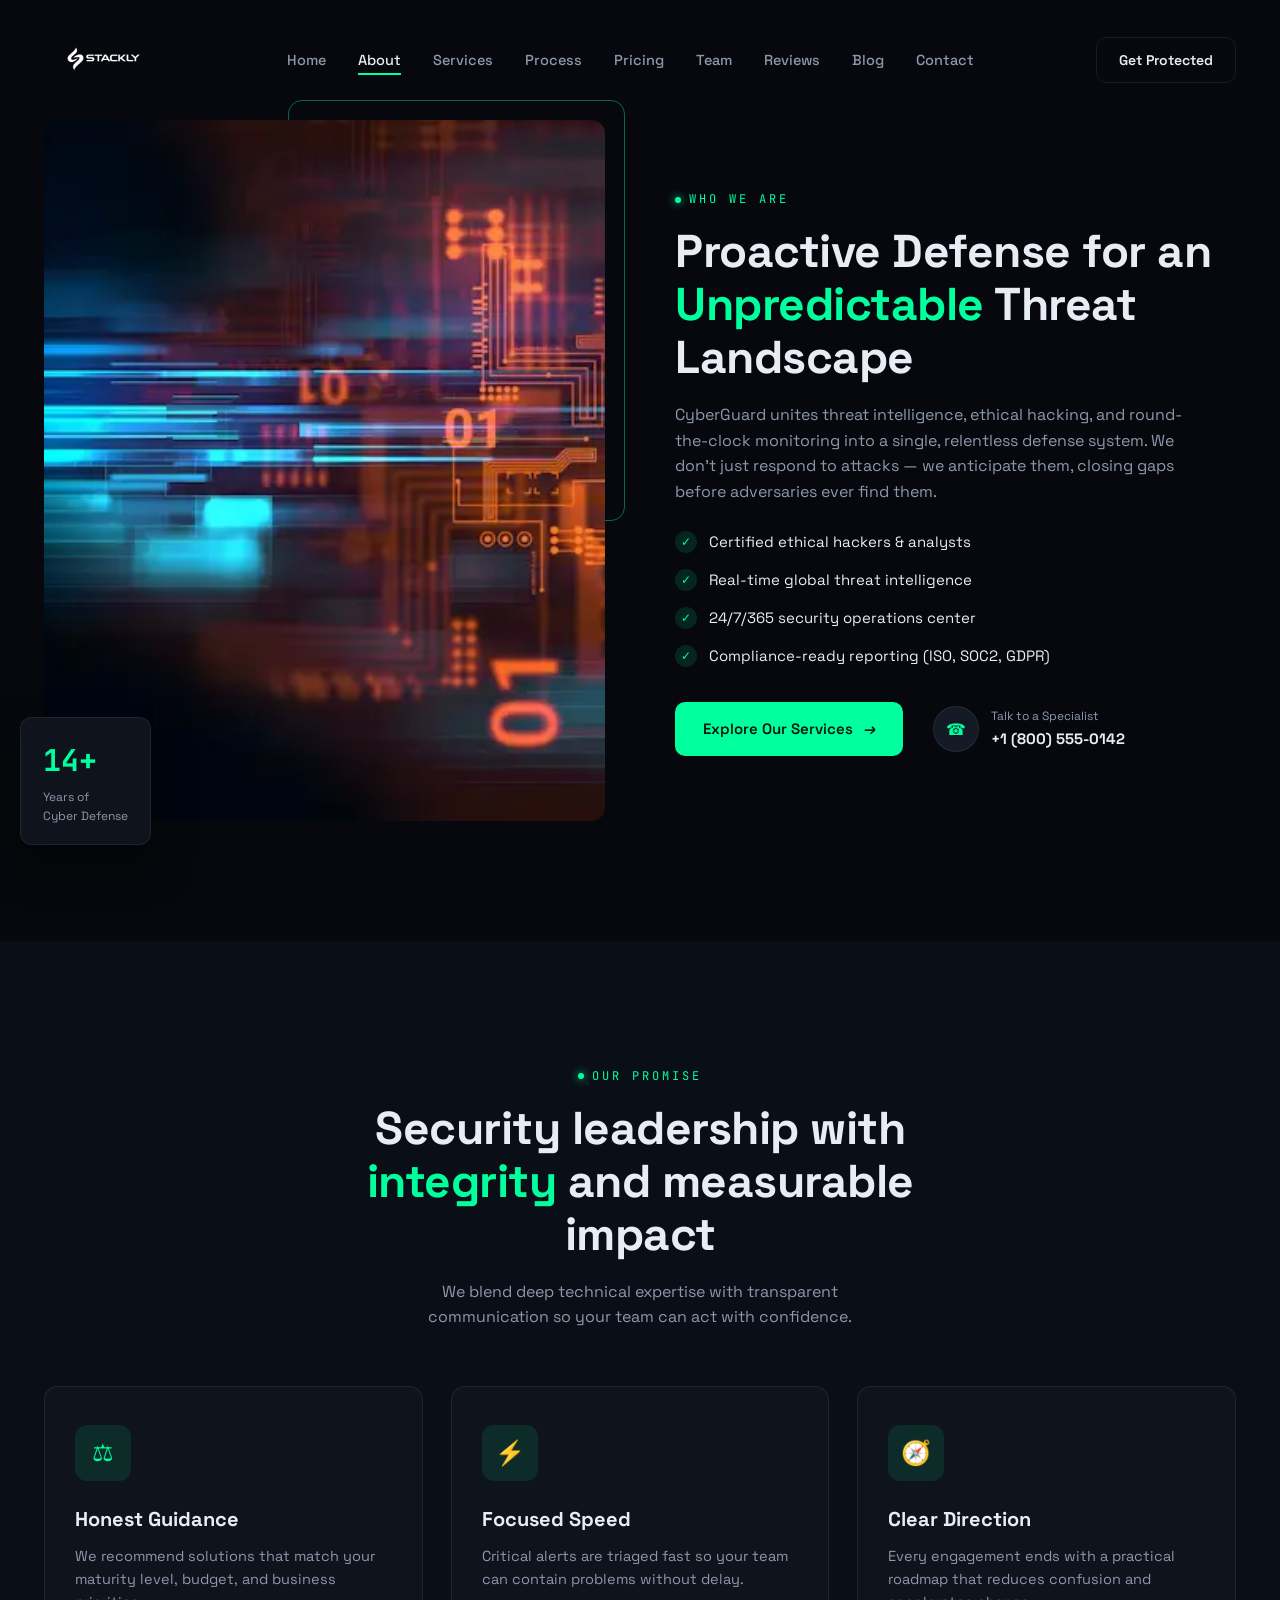
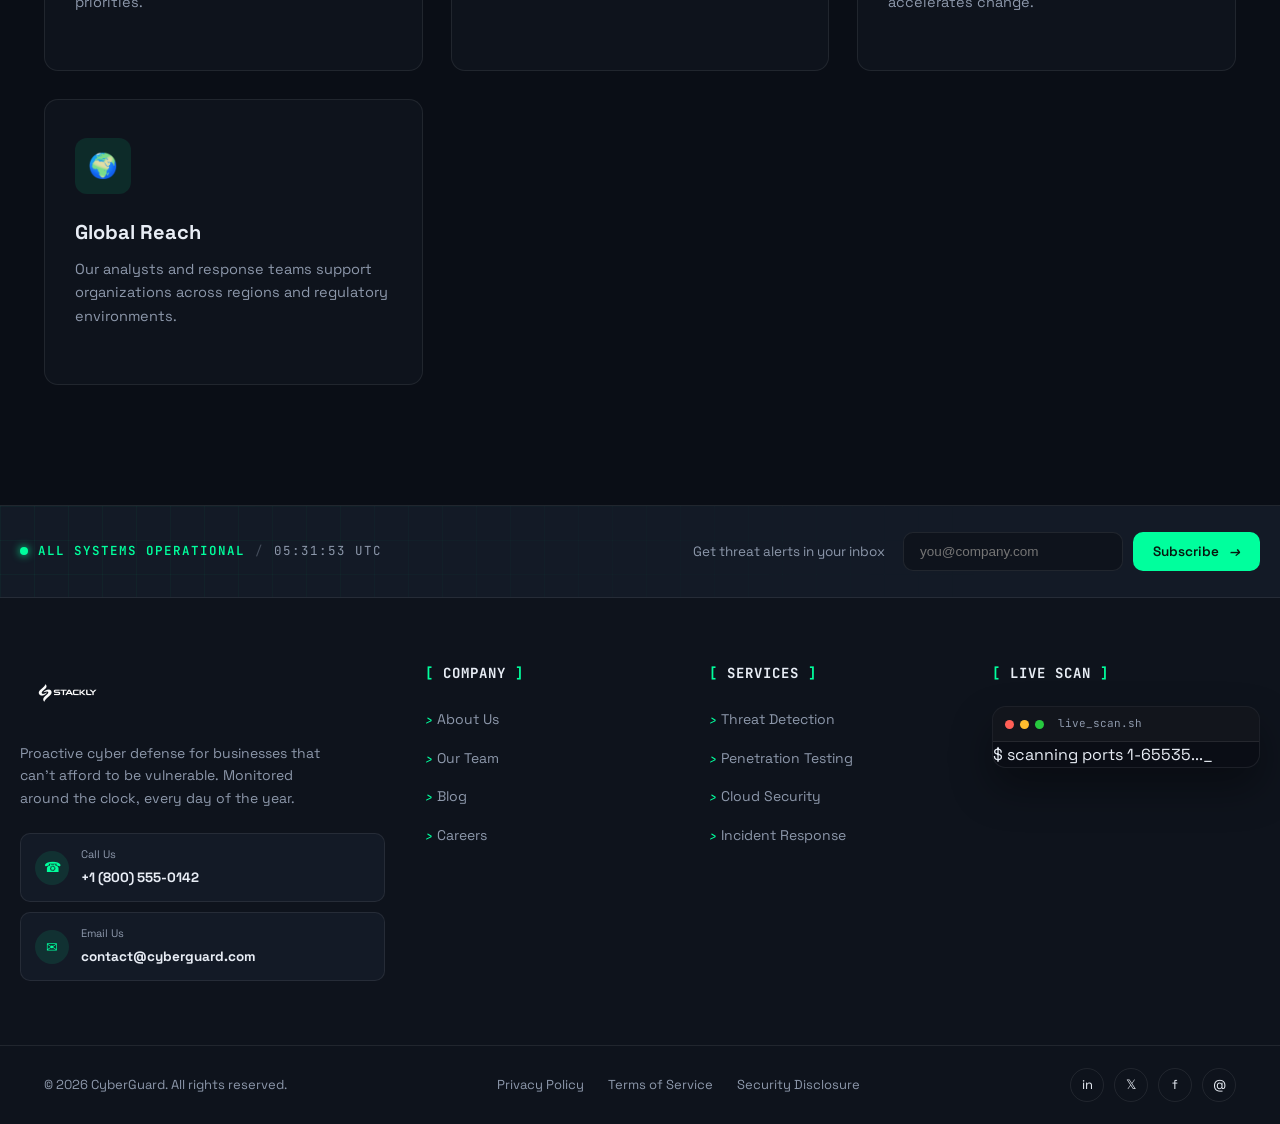
==== about.html @ 3c431f76 "first commit" ====
<!DOCTYPE html>
<html lang="en">
<head>
    <meta charset="UTF-8">
    <meta name="viewport" content="width=device-width, initial-scale=1.0">
    <title>Document</title>
    <link rel="preconnect" href="https://fonts.googleapis.com">
    <link href="https://fonts.googleapis.com/css2?family=Space+Grotesk:wght@400;500;600;700&family=JetBrains+Mono:wght@400;500&display=swap" rel="stylesheet">
    <link rel="stylesheet" href="style.css">
</head>
<body>

<!-- ===== HEADER ===== -->
<header class="site-header" id="siteHeader">
  <div class="container header-inner">
    <a href="index.html" class="logo">
      <img src="logo (1).webp" alt="CyberGuard logo" class="site-logo">
    </a>

    <nav class="main-nav" id="mainNav">
      <ul>
        <li><a href="index.html" class="nav-link">Home</a></li>
        <li><a href="about.html" class="nav-link active">About</a></li>
        <li><a href="services.html" class="nav-link">Services</a></li>
        <li><a href="process.html" class="nav-link">Process</a></li>
        <li><a href="pricing.html" class="nav-link">Pricing</a></li>
        <li><a href="team.html" class="nav-link">Team</a></li>
        <li><a href="reviews.html" class="nav-link">Reviews</a></li>
        <li><a href="blog.html" class="nav-link">Blog</a></li>
        <li><a href="contact.html" class="nav-link">Contact</a></li>
      </ul>
    </nav>

    <div class="header-actions">
      <a href="login.html" class="btn btn-outline header-btn">Get Protected</a>
      <button class="hamburger" id="hamburger" aria-label="Toggle menu">
        <span></span><span></span><span></span>
      </button>
    </div>
  </div>
</header>

<!-- ===== ABOUT ===== -->
<section class="about" id="about">
  <div class="container about-grid">
    <div class="about-visual reveal-left">
      <img src="webp8.webp" alt="About visual" class="about-image">
      <div class="about-badge">
        <span class="badge-num">14+</span>
        <span class="badge-label">Years of<br>Cyber Defense</span>
      </div>
      <div class="about-image-deco"></div>
    </div>

    <div class="about-content reveal-right">
      <div class="eyebrow"><span class="eyebrow-dot"></span> WHO WE ARE</div>
      <h2 class="section-title">Proactive Defense for an <span class="text-accent">Unpredictable</span> Threat Landscape</h2>
      <p class="section-text">
        CyberGuard unites threat intelligence, ethical hacking, and round-the-clock monitoring into a single,
        relentless defense system. We don't just respond to attacks — we anticipate them, closing gaps before
        adversaries ever find them.
      </p>

      <ul class="check-list">
        <li><span class="check-icon">✓</span> Certified ethical hackers & analysts</li>
        <li><span class="check-icon">✓</span> Real-time global threat intelligence</li>
        <li><span class="check-icon">✓</span> 24/7/365 security operations center</li>
        <li><span class="check-icon">✓</span> Compliance-ready reporting (ISO, SOC2, GDPR)</li>
      </ul>

      <div class="about-cta">
        <a href=" 404error.html" class="btn btn-primary"><span>Explore Our Services</span><i class="arrow">→</i></a>
        <div class="about-contact">
          <span class="contact-icon">☎</span>
          <div>
            <small>Talk to a Specialist</small>
            <strong>+1 (800) 555‑0142</strong>
          </div>
        </div>
      </div>
    </div>
  </div>
</section>

<section class="services">
  <div class="container">
    <div class="section-head reveal-up">
      <div class="eyebrow center"><span class="eyebrow-dot"></span> OUR PROMISE</div>
      <h2 class="section-title center">Security leadership with <span class="text-accent">integrity</span> and measurable impact</h2>
      <p class="section-text center">We blend deep technical expertise with transparent communication so your team can act with confidence.</p>
    </div>

    <div class="services-grid">
      <div class="service-card reveal-up">
        <div class="service-icon"><span>⚖</span></div>
        <h3>Honest Guidance</h3>
        <p>We recommend solutions that match your maturity level, budget, and business priorities.</p>
      </div>
      <div class="service-card reveal-up" style="--delay:0.1s">
        <div class="service-icon"><span>⚡</span></div>
        <h3>Focused Speed</h3>
        <p>Critical alerts are triaged fast so your team can contain problems without delay.</p>
      </div>
      <div class="service-card reveal-up" style="--delay:0.2s">
        <div class="service-icon"><span>🧭</span></div>
        <h3>Clear Direction</h3>
        <p>Every engagement ends with a practical roadmap that reduces confusion and accelerates change.</p>
      </div>
      <div class="service-card reveal-up" style="--delay:0.3s">
        <div class="service-icon"><span>🌍</span></div>
        <h3>Global Reach</h3>
        <p>Our analysts and response teams support organizations across regions and regulatory environments.</p>
      </div>
    </div>
  </div>
</section>

<!-- ===== FOOTER ===== -->
<footer class="site-footer">

  <!-- top strip: status + newsletter -->
  <div class="footer-top">
    <div class="container footer-top-inner">
      <div class="footer-status">
        <span class="status-dot"></span>
        <span class="status-text">ALL SYSTEMS OPERATIONAL</span>
        <span class="status-sep">/</span>
        <span class="status-time" id="footerClock">--:--:-- UTC</span>
      </div>

      <form class="footer-newsletter" id="newsletterForm">
        <span class="newsletter-label">Get threat alerts in your inbox</span>
        <div class="newsletter-input-wrap">
          <input id="newsletterEmail" type="email" placeholder="you@company.com" required>
          <button type="submit" class="btn btn-primary"><span>Subscribe</span><i class="arrow">→</i></button>
        </div>
      </form>
    </div>
  </div>

  <div class="container footer-grid">

    <div class="footer-col footer-brand">
      <a href="#home" class="logo">
        <img src="logo (1).webp" alt="CyberGuard logo" class="site-logo footer-logo">
      </a>
      <p>Proactive cyber defense for businesses that can't afford to be vulnerable. Monitored around the clock, every day of the year.</p>

      <div class="footer-contact-cards">
        <a href="tel:+18005550142" class="footer-contact-card">
          <span class="fcc-icon">☎</span>
          <span><small>Call Us</small><strong>+1 (800) 555‑0142</strong></span>
        </a>
        <a href="mailto:contact@cyberguard.com" class="footer-contact-card">
          <span class="fcc-icon">✉</span>
          <span><small>Email Us</small><strong>contact@cyberguard.com</strong></span>
        </a>
      </div>
    </div>

    <div class="footer-col">
      <h4><span class="col-bracket">[</span> Company <span class="col-bracket">]</span></h4>
      <ul>
        <li><a href="about.html"><i class="link-arrow">›</i> About Us</a></li>
        <li><a href="team.html"><i class="link-arrow">›</i> Our Team</a></li>
        <li><a href="blog.html"><i class="link-arrow">›</i> Blog</a></li>
        <li><a href="careers.html"><i class="link-arrow">›</i> Careers</a></li>
      </ul>
    </div>

    <div class="footer-col">
      <h4><span class="col-bracket">[</span> Services <span class="col-bracket">]</span></h4>
      <ul>
        <li><a href="404error.html"><i class="link-arrow">›</i> Threat Detection</a></li>
        <li><a href="404error.html"><i class="link-arrow">›</i> Penetration Testing</a></li>
        <li><a href="404error.html"><i class="link-arrow">›</i> Cloud Security</a></li>
        <li><a href="404error.html"><i class="link-arrow">›</i> Incident Response</a></li>
      </ul>
    </div>

    <div class="footer-col">
      <h4><span class="col-bracket">[</span> Live Scan <span class="col-bracket">]</span></h4>
      <div class="terminal-window footer-terminal">
        <div class="terminal-bar">
          <span class="t-dot t-red"></span><span class="t-dot t-yellow"></span><span class="t-dot t-green"></span>
          <span class="terminal-title">live_scan.sh</span>
        </div>
        <div class="terminal-body">
          <p><span class="prompt">$</span> <span id="heroTerminalLine">Scanning endpoint activity...</span><span class="cursor">_</span></p>
        </div>
      </div>
    </div>

  </div>

  <div class="footer-bottom">
    <div class="container footer-bottom-inner">
      <p>© 2026 CyberGuard. All rights reserved.</p>
      <div class="footer-links"><a href="404error.html">Privacy Policy</a><a href="404error.html">Terms of Service</a><a href="404error.html">Security Disclosure</a></div>
      <div class="footer-socials">
        <a href="404error.html">in</a><a href="404error.html">𝕏</a><a href="404error.html">f</a><a href="404error.html">@</a>
      </div>
    </div>
  </div>
</footer>
<script src="script.js"></script>
</body>
</html>
---- style.css ----
/* ===========================
   CYBERGUARD — CORE STYLES
=========================== */
:root{
  --bg: #06080d;
  --bg-alt: #0a0e16;
  --surface: #0e131c;
  --surface-2: #131a26;
  --border: rgba(255,255,255,0.08);
  --text: #e8edf5;
  --text-dim: #8d98ab;
  --accent: #00ff9d;
  --accent-dim: #00b876;
  --accent-blue: #2fa8ff;
  --danger: #ff3b5c;
  --radius: 14px;
  --maxw: 1240px;
  --ff-display: 'Space Grotesk', sans-serif;
  --ff-mono: 'JetBrains Mono', monospace;
}

*{ margin:0; padding:0; box-sizing:border-box; }
html{ scroll-behavior:smooth; }
body{
  background:var(--bg);
  color:var(--text);
  font-family:var(--ff-display);
  line-height:1.6;
  overflow-x:hidden;
}
img{ max-width:100%; display:block; }
a{ text-decoration:none; color:inherit; }
ul{ list-style:none; }
button{ font-family:inherit; cursor:pointer; border:none; background:none; color:inherit; }
.container{ max-width:var(--maxw); margin:0 auto; padding:0 24px; }

/* ---- placeholders for user images ---- */
.img-placeholder{
  background:#000;
  background-image:
    linear-gradient(135deg, rgba(0,255,157,0.05) 0%, transparent 60%),
    repeating-linear-gradient(45deg, rgba(255,255,255,0.02) 0 2px, transparent 2px 14px);
  border:1px dashed rgba(255,255,255,0.12);
  position:relative;
  overflow:hidden;
}
.img-placeholder::after{
  content: attr(data-img);
  position:absolute; bottom:8px; left:10px;
  font-family:var(--ff-mono); font-size:10px; letter-spacing:1px;
  color:rgba(255,255,255,0.25); text-transform:uppercase;
}

/* ===========================
   UTILITIES
=========================== */
.text-accent{ color:var(--accent); }
.eyebrow{
  display:inline-flex; align-items:center; gap:8px;
  font-family:var(--ff-mono); font-size:12px; letter-spacing:3px;
  color:var(--accent); text-transform:uppercase; margin-bottom:16px;
}
.eyebrow.center{ justify-content:center; width:100%; }
.eyebrow-dot{
  width:6px; height:6px; border-radius:50%; background:var(--accent);
  box-shadow:0 0 8px var(--accent);
  animation:pulseDot 1.6s ease-in-out infinite;
}
@keyframes pulseDot{ 0%,100%{ opacity:1; transform:scale(1);} 50%{ opacity:0.4; transform:scale(1.4);} }

.section-title{
  font-size:clamp(28px, 4vw, 46px);
  font-weight:700;
  letter-spacing:-0.5px;
  line-height:1.15;
  margin-bottom:18px;
}
.section-title.center{ text-align:center; max-width:680px; margin-inline:auto; }
.section-text{ color:var(--text-dim); font-size:16px; max-width:520px; }
.section-text.center{ margin-inline:auto; text-align:center; }
.section-head{ margin-bottom:56px; }

.btn{
  display:inline-flex; align-items:center; gap:10px;
  padding:15px 28px; border-radius:10px;
  font-weight:600; font-size:15px;
  transition:all .35s cubic-bezier(.2,.8,.2,1);
  position:relative; white-space:nowrap;
}
.btn-primary{
  background:var(--accent); color:#06180f;
  box-shadow:0 0 0 0 rgba(0,255,157,0.5);
}
.btn-primary:hover{
  transform:translateY(-3px);
  box-shadow:0 10px 30px -5px rgba(0,255,157,0.45);
}
.btn-primary .arrow{ transition:transform .3s ease; }
.btn-primary:hover .arrow{ transform:translateX(5px); }

.btn-outline{
  border:1px solid var(--border); color:var(--text);
}
.btn-outline:hover{ border-color:var(--accent); color:var(--accent); background:rgba(0,255,157,0.06); transform:translateY(-2px); }

.btn-ghost{ color:var(--text); gap:10px; }
.btn-ghost .play-icon{
  width:36px; height:36px; border-radius:50%;
  background:rgba(255,255,255,0.06); border:1px solid var(--border);
  display:flex; align-items:center; justify-content:center;
  font-size:11px; transition:all .3s ease;
}
.btn-ghost:hover .play-icon{ background:var(--accent); color:#06180f; transform:scale(1.1); }
.full-width{ width:100%; justify-content:center; }

/* ===========================
   REVEAL ANIMATIONS
=========================== */
.reveal-up{ opacity:0; transform:translateY(40px); transition:opacity .8s ease, transform .8s cubic-bezier(.2,.8,.2,1); transition-delay:var(--delay,0s); }
.reveal-left{ opacity:0; transform:translateX(-50px); transition:opacity .8s ease, transform .8s cubic-bezier(.2,.8,.2,1); transition-delay:var(--delay,0s); }
.reveal-right{ opacity:0; transform:translateX(50px); transition:opacity .8s ease, transform .8s cubic-bezier(.2,.8,.2,1); transition-delay:var(--delay,0s); }
.reveal-up.in-view, .reveal-left.in-view, .reveal-right.in-view{ opacity:1; transform:none; }

/* ===========================
   PRELOADER
=========================== */
.preloader{
  position:fixed; inset:0; background:var(--bg); z-index:9999;
  display:flex; flex-direction:column; align-items:center; justify-content:center; gap:18px;
  transition:opacity .6s ease, visibility .6s ease;
}
.preloader.loaded{ opacity:0; visibility:hidden; }
.preloader-grid{
  width:50px; height:50px; border:2px solid var(--border); border-top-color:var(--accent);
  border-radius:50%; animation:spin 0.9s linear infinite;
}
@keyframes spin{ to{ transform:rotate(360deg); } }
.preloader-text{ font-family:var(--ff-mono); font-size:12px; letter-spacing:3px; color:var(--text-dim); }

/* ===========================
   HEADER
=========================== */
.site-header{
  position:fixed; top:0; left:0; right:0; z-index:1000;
  padding:20px 0;
  transition:background .4s ease, padding .4s ease, border-color .4s ease;
  border-bottom:1px solid transparent;
}
.about, .services, .process, .pricing, .team, .testimonials, .blog, .cta, .error-section{
  padding-top:120px;
}
.site-header.scrolled{
  background:rgba(6,8,13,0.85); backdrop-filter:blur(14px);
  padding:14px 0; border-bottom-color:var(--border);
}
.header-inner{ display:flex; align-items:center; justify-content:space-between; }
.logo{ display:flex; align-items:center; gap:8px; font-weight:700; font-size:20px; }
.logo-icon{ color:var(--accent); font-size:24px; filter:drop-shadow(0 0 6px rgba(0,255,157,0.6)); }
.logo-text span{ color:var(--accent); }

/* Logo image sizing */
.site-header .logo img{ height:80px; width:auto; display:block; }
.logo img{ height:64px; width:auto; display:block; }
.footer-logo{ height:56px; }
.auth-mobile-logo-img{ height:44px; }

/* Trusted logos */
.trusted-logo{ height:40px; width:auto; opacity:0.95; filter:grayscale(0.05); }

/* Auth side decorative image */
.auth-side-image{ width:100%; max-width:420px; border-radius:12px; margin-top:18px; display:block; }

@media (max-width:900px){
  .site-header .logo img{ height:56px; }
  .logo img{ height:40px; }
}

.main-nav ul{ display:flex; gap:32px; }
.nav-link{
  font-size:14.5px; font-weight:500; color:var(--text-dim); position:relative; padding:6px 0;
  transition:color .3s ease;
}
.nav-link::after{
  content:''; position:absolute; left:0; bottom:0; width:0; height:2px; background:var(--accent);
  transition:width .3s ease;
}
.nav-link:hover, .nav-link.active{ color:var(--text); }
.nav-link:hover::after, .nav-link.active::after{ width:100%; }

.header-actions{ display:flex; align-items:center; gap:18px; }
.header-btn{ padding:11px 22px; font-size:14px; }

.hamburger{
  display:none; flex-direction:column; gap:5px; width:28px; z-index:1100;
}
.hamburger span{ height:2px; background:var(--text); border-radius:2px; transition:all .3s ease; }
.hamburger.active span:nth-child(1){ transform:translateY(7px) rotate(45deg); }
.hamburger.active span:nth-child(2){ opacity:0; }
.hamburger.active span:nth-child(3){ transform:translateY(-7px) rotate(-45deg); }

/* ===========================
   HERO
=========================== */
.hero{
  position:relative; min-height:auto; display:flex; flex-direction:column;
  justify-content:flex-start; align-items:stretch; padding:120px 0 24px; overflow:hidden;
}
.hero-bg{ position:absolute; inset:0; z-index:0; }
#matrixCanvas{ position:absolute; inset:0; opacity:0.35; }
.hero-grid-overlay{
  position:absolute; inset:0;
  background-image: linear-gradient(rgba(0,255,157,0.05) 1px, transparent 1px), linear-gradient(90deg, rgba(0,255,157,0.05) 1px, transparent 1px);
  background-size:42px 42px;
  mask-image: radial-gradient(ellipse 70% 60% at 50% 30%, black 30%, transparent 75%);
}
.scan-line{
  position:absolute; left:0; right:0; height:2px; background:linear-gradient(90deg, transparent, var(--accent), transparent);
  opacity:0.6; animation:scan 5s linear infinite;
}
@keyframes scan{ 0%{ top:-5%; } 100%{ top:105%; } }

.hero-inner{
  position:relative; z-index:1; display:grid; grid-template-columns:1.1fr 0.9fr; gap:50px; align-items:center;
}

/* ---- centered hero variant ---- */
.hero-inner-centered{
  display:flex; justify-content:center; max-width:880px; margin:0 auto;
}
.hero-text-centered{ width:100%; text-align:center; display:flex; flex-direction:column; align-items:center; }
.hero-title-centered{ text-align:center; }
.hero-sub-centered{ max-width:600px; margin:0 auto 26px; }
.hero-typewriter-centered{ margin:0 auto 30px; }
.hero-cta-centered{ justify-content:center; }
.hero-stats-centered{ justify-content:center; align-items:center; }
.stat-divider{ width:1px; height:34px; background:var(--border); }
.hero-mini-terminal-centered{
  position:relative; left:auto; bottom:auto; width:100%; max-width:420px; margin-top:36px;
}
.hero-title{ font-size:clamp(36px, 5.2vw, 64px); font-weight:700; letter-spacing:-1px; line-height:1.08; margin-bottom:22px; }
.glitch{ position:relative; color:var(--accent); display:inline-block; }
.glitch::before, .glitch::after{
  content:attr(data-text); position:absolute; left:0; top:0; width:100%; overflow:hidden;
  clip-path:inset(0 0 0 0);
}
.glitch::before{ color:var(--accent-blue); animation:glitchTop 3.5s infinite linear; }
.glitch::after{ color:var(--danger); animation:glitchBottom 3.5s infinite linear; }
@keyframes glitchTop{
  0%,90%,100%{ clip-path:inset(0 0 100% 0); transform:translate(0,0); opacity:0;}
  91%{ clip-path:inset(0 0 60% 0); transform:translate(-3px,-2px); opacity:0.7;}
  93%{ clip-path:inset(40% 0 20% 0); transform:translate(3px,1px); opacity:0.7;}
  95%{ clip-path:inset(0 0 100% 0); opacity:0;}
}
@keyframes glitchBottom{
  0%,90%,100%{ clip-path:inset(100% 0 0 0); transform:translate(0,0); opacity:0;}
  92%{ clip-path:inset(60% 0 0 0); transform:translate(3px,2px); opacity:0.7;}
  94%{ clip-path:inset(20% 0 40% 0); transform:translate(-3px,-1px); opacity:0.7;}
  96%{ clip-path:inset(100% 0 0 0); opacity:0;}
}
.hero-sub{ color:var(--text-dim); font-size:17px; max-width:520px; margin-bottom:26px; }

/* ---- word-by-word title reveal ---- */
.hero-title-animated{ animation: buzzText 2s infinite; }
@keyframes buzzText{
  0%, 92%, 100%{ transform:translate(0,0); text-shadow:none; filter:none; }
  93%{ transform:translate(-2px,1px); text-shadow:-2px 0 var(--accent-blue), 2px 0 var(--danger); }
  94%{ transform:translate(2px,-1px); text-shadow:2px 0 var(--accent-blue), -2px 0 var(--danger); }
  95%{ transform:translate(-1px,0); text-shadow:-1px 0 var(--accent-blue), 1px 0 var(--danger); }
  96%{ transform:translate(1px,1px); text-shadow:1px 0 var(--accent-blue), -1px 0 var(--danger); }
  97%{ transform:translate(0,-1px); text-shadow:none; }
  98%{ transform:translate(0,0); text-shadow:none; }
}
@media (prefers-reduced-motion: reduce){
  .hero-title-animated{ animation:none; }
}
.hero-title-animated .title-line{ display:block; overflow:hidden; }
.hero-title-animated .word{
  display:inline-block; opacity:0; transform:translateY(110%) rotate(2deg);
  animation:wordReveal .7s cubic-bezier(.2,.8,.2,1) forwards;
}
.hero-title-animated .title-line:nth-child(1) .word:nth-child(1){ animation-delay:.05s; }
.hero-title-animated .title-line:nth-child(1) .word:nth-child(2){ animation-delay:.13s; }
.hero-title-animated .title-line:nth-child(1) .word:nth-child(3){ animation-delay:.21s; }
.hero-title-animated .title-line:nth-child(2) .word:nth-child(1){ animation-delay:.30s; }
.hero-title-animated .title-line:nth-child(2) .word:nth-child(2){ animation-delay:.38s; }
.hero-title-animated .title-line:nth-child(2) .word:nth-child(3){ animation-delay:.46s; }
.hero-title-animated .title-line:nth-child(2) .word:nth-child(4){ animation-delay:.54s; }
.hero-title-animated .title-line:nth-child(2) .word:nth-child(5){ animation-delay:.60s; }
.hero-title-animated .title-line:nth-child(2) .word:nth-child(6){ animation-delay:.66s; }
@keyframes wordReveal{ to{ opacity:1; transform:translateY(0) rotate(0); } }

/* ---- typewriter line ---- */
.hero-typewriter{
  display:flex; align-items:center; gap:10px; flex-wrap:wrap;
  font-family:var(--ff-mono); font-size:14px; margin-bottom:30px;
  padding:10px 16px; border:1px solid var(--border); border-radius:8px;
  background:rgba(255,255,255,0.02); width:fit-content;
}
.typewriter-label{ color:var(--text-dim); }
.typewriter-text{ color:var(--danger); font-weight:600; letter-spacing:0.5px; }
.typewriter-cursor{ display:inline-block; margin-left:2px; color:var(--accent); animation:blinkCursor 0.9s steps(1) infinite; }
@keyframes blinkCursor{ 50%{ opacity:0; } }

/* ---- mini terminal in hero visual ---- */
.hero-mini-terminal{
  position:absolute; left:5%; bottom:-8%; width:min(78%, 420px);
  background:rgba(10,14,22,0.92); backdrop-filter:blur(10px);
  border:1px solid var(--border); border-radius:10px; overflow:hidden;
  box-shadow:0 20px 40px rgba(0,0,0,0.5); transition:transform .15s ease-out;
}
.terminal-bar{ display:flex; align-items:center; gap:6px; padding:8px 12px; background:rgba(255,255,255,0.03); border-bottom:1px solid var(--border); }
.t-dot{ width:9px; height:9px; border-radius:50%; }
.t-red{ background:#ff5f56; } .t-yellow{ background:#ffbd2e; } .t-green{ background:#27c93f; }
.terminal-title{ margin-left:8px; font-family:var(--ff-mono); font-size:11px; color:var(--text-dim); }
.t-danger{ color:var(--danger); }

.hero-mini-terminal .terminal-body{ padding:10px 14px; min-height:34px; }
.hero-mini-terminal .terminal-body p{ font-family:var(--ff-mono); font-size:11.5px; color:var(--text-dim); margin:0; white-space:nowrap; overflow:hidden; }
.hero-mini-terminal .prompt{ color:var(--accent); margin-right:4px; }
.hero-mini-terminal .cursor{ color:var(--accent); animation:blinkCursor 0.9s steps(1) infinite; }

.card-3{ top:42%; right:-10%; }

/* parallax tilt container */
.hero-image-frame{ transition: transform .2s ease-out; }
.floating-card, .hero-mini-terminal{ will-change:transform; }

.hero-cta{ display:flex; gap:18px; flex-wrap:wrap; margin-bottom:50px; }

.hero-stats{ display:flex; gap:40px; }
.stat-item{ display:flex; flex-direction:column; }
.stat-num, .stat-suffix{ font-family:var(--ff-mono); font-size:30px; font-weight:600; color:var(--accent); display:inline; }
.stat-item p{ color:var(--text-dim); font-size:13px; margin-top:4px; }

.hero-visual{ position:relative; perspective:1200px; }
.hero-image-frame{
  aspect-ratio:1/1.05; border-radius:var(--radius); position:relative;
}
.radar{
  position:absolute; top:50%; left:50%; transform:translate(-50%,-50%);
  width:60%; height:60%; border-radius:50%;
}
.radar span{
  position:absolute; inset:0; border:1px solid rgba(0,255,157,0.3); border-radius:50%;
  animation:radarPulse 3s ease-out infinite;
}
.radar span:nth-child(2){ animation-delay:1s; }
.radar span:nth-child(3){ animation-delay:2s; }
@keyframes radarPulse{
  0%{ transform:scale(0.3); opacity:0.9; }
  100%{ transform:scale(1.4); opacity:0; }
}
.floating-card{
  position:absolute; background:rgba(10,14,22,0.85); backdrop-filter:blur(10px);
  border:1px solid var(--border); border-radius:10px; padding:10px 16px;
  font-family:var(--ff-mono); font-size:12px; display:flex; align-items:center; gap:8px;
  box-shadow:0 10px 30px rgba(0,0,0,0.4); transition:transform .15s ease-out;
}
.card-1{ top:12%; left:-8%; }
.card-2{ bottom:14%; right:-6%; }
@keyframes floatCard{ 0%,100%{ transform:translateY(0); } 50%{ transform:translateY(-12px); } }
.dot{ width:8px; height:8px; border-radius:50%; display:inline-block; }
.dot-green{ background:var(--accent); box-shadow:0 0 8px var(--accent); }
.dot-blue{ background:var(--accent-blue); box-shadow:0 0 8px var(--accent-blue); animation:pulseDot 1.2s infinite; }

.hero-marquee{
  position:relative; z-index:1; margin-top:28px; border-top:1px solid var(--border); border-bottom:1px solid var(--border);
  padding:14px 0; overflow:hidden; background:rgba(255,255,255,0.02); max-width:100%;
}
.marquee-track{
  display:flex; gap:16px; white-space:nowrap; width:max-content; min-width:100%;
  animation:marquee 26s linear infinite;
  font-family:var(--ff-mono); font-size:13px; letter-spacing:2px; color:var(--text-dim);
  padding:0 24px; will-change:transform;
}
.marquee-track span{ padding:0 6px; flex-shrink:0; }
.marquee-track span:nth-child(odd){ color:var(--accent); }
@keyframes marquee{ from{ transform:translateX(0); } to{ transform:translateX(-50%); } }

/* ===========================
   TRUSTED
=========================== */
.trusted{ padding:50px 0; border-bottom:1px solid var(--border); }
.trusted-label{ text-align:center; color:var(--text-dim); font-family:var(--ff-mono); font-size:12px; letter-spacing:2px; margin-bottom:28px; }
.trusted-logos{ display:flex; justify-content:center; gap:40px; flex-wrap:wrap; }
.logo-placeholder{ width:120px; height:40px; border-radius:6px; opacity:0.6; transition:opacity .3s ease, transform .3s ease; }
.logo-placeholder:hover{ opacity:1; transform:translateY(-3px); }

/* ===========================
   ABOUT
=========================== */
.about{ padding:120px 0; }
.about-grid{ display:grid; grid-template-columns:1fr 1fr; gap:70px; align-items:center; }
.about-visual{ position:relative; }
.about-image{ aspect-ratio:4/5; border-radius:var(--radius); }
.about-image-deco{
  position:absolute; top:-20px; right:-20px; width:60%; height:60%;
  border:1px solid var(--accent); border-radius:var(--radius); z-index:-1; opacity:0.4;
}
.about-badge{
  position:absolute; bottom:-24px; left:-24px; background:var(--surface);
  border:1px solid var(--border); border-radius:12px; padding:18px 22px;
  display:flex; flex-direction:column; box-shadow:0 20px 40px rgba(0,0,0,0.5);
}
.badge-num{ font-family:var(--ff-mono); font-size:30px; color:var(--accent); font-weight:700; }
.badge-label{ font-size:12px; color:var(--text-dim); margin-top:4px; }

.check-list{ margin:26px 0 34px; display:flex; flex-direction:column; gap:14px; }
.check-list li{ display:flex; align-items:center; gap:12px; color:var(--text); font-size:15px; }
.check-icon{
  width:22px; height:22px; border-radius:50%; background:rgba(0,255,157,0.12); color:var(--accent);
  display:flex; align-items:center; justify-content:center; font-size:12px; flex-shrink:0;
}
.about-cta{ display:flex; align-items:center; gap:30px; flex-wrap:wrap; }
.about-contact{ display:flex; align-items:center; gap:12px; }
.contact-icon{
  width:46px; height:46px; border-radius:50%; background:var(--surface-2); border:1px solid var(--border);
  display:flex; align-items:center; justify-content:center; color:var(--accent);
}
.about-contact small{ display:block; color:var(--text-dim); font-size:12px; }
.about-contact strong{ font-size:15px; }

/* ===========================
   SERVICES
=========================== */
.services{ padding:120px 0; background:var(--bg-alt); }
.services-grid{ display:grid; grid-template-columns:repeat(3, 1fr); gap:28px; }
.service-card{
  background:var(--surface); border:1px solid var(--border); border-radius:var(--radius);
  padding:38px 30px; position:relative; overflow:hidden;
  transition:transform .4s cubic-bezier(.2,.8,.2,1), border-color .4s ease, background .4s ease;
}
.service-card:hover{ transform:translateY(-8px); border-color:rgba(0,255,157,0.4); background:var(--surface-2); }
.service-card:hover .service-icon{ background:var(--accent); color:#06180f; transform:rotate(-8deg) scale(1.05); }
.service-icon{
  width:56px; height:56px; border-radius:12px; background:rgba(0,255,157,0.1); color:var(--accent);
  display:flex; align-items:center; justify-content:center; font-size:24px; margin-bottom:22px;
  transition:all .4s cubic-bezier(.2,.8,.2,1);
}
.service-card h3{ font-size:20px; margin-bottom:10px; }
.service-card p{ color:var(--text-dim); font-size:14.5px; margin-bottom:18px; }
.service-link{ font-size:14px; font-weight:600; color:var(--accent); display:inline-flex; align-items:center; gap:6px; }
.service-link .arrow{ transition:transform .3s ease; }
.service-card:hover .service-link .arrow{ transform:translateX(5px); }
.service-num{
  position:absolute; top:24px; right:28px; font-family:var(--ff-mono); font-size:13px; color:var(--text-dim); opacity:0.5;
}

/* ===========================
   STATS BANNER
=========================== */
.stats-banner{ position:relative; padding:90px 0; overflow:hidden; }
.stats-bg{ position:absolute; inset:0; }
.stats-bg::before{ content:''; position:absolute; inset:0; background:rgba(6,8,13,0.82); }
.stats-banner-grid{ position:relative; z-index:1; display:grid; grid-template-columns:repeat(4,1fr); gap:30px; text-align:center; }
.stat-block p{ color:var(--text-dim); font-size:14px; margin-top:8px; }

/* ===========================
   PROCESS
=========================== */
.process{ padding:120px 0; }
.process-track{ position:relative; display:grid; grid-template-columns:repeat(4,1fr); gap:50px 30px; }
.process-step{ position:relative; z-index:1; padding:0 10px; }
.process-num{
  width:52px; height:52px; border-radius:50%; background:var(--surface); border:1px solid var(--accent);
  color:var(--accent); display:flex; align-items:center; justify-content:center; font-family:var(--ff-mono);
  font-weight:700; margin-bottom:22px; transition:all .3s ease;
}
.process-step:hover .process-num{ background:var(--accent); color:#06180f; box-shadow:0 0 25px rgba(0,255,157,0.5); }
.process-step h3{ font-size:19px; margin-bottom:8px; }
.process-step p{ color:var(--text-dim); font-size:14.5px; }

/* ===========================
   WHY US / ACCORDION
=========================== */
.why-us{ padding:120px 0; background:var(--bg-alt); }
.why-grid{ display:grid; grid-template-columns:1fr 1fr; gap:70px; align-items:center; }
.why-image{ aspect-ratio:4/4.6; border-radius:var(--radius); }

.accordion{ margin-top:30px; display:flex; flex-direction:column; gap:12px; }
.accordion-item{ border:1px solid var(--border); border-radius:10px; overflow:hidden; background:var(--surface); transition:border-color .3s ease; }
.accordion-item.active{ border-color:rgba(0,255,157,0.4); }
.accordion-head{
  width:100%; display:flex; justify-content:space-between; align-items:center;
  padding:18px 22px; font-size:15.5px; font-weight:600; text-align:left;
}
.accordion-icon{ color:var(--accent); font-size:18px; transition:transform .3s ease; }
.accordion-item.active .accordion-icon{ transform:rotate(45deg); }
.accordion-body{ max-height:0; overflow:hidden; transition:max-height .35s ease; }
.accordion-item.active .accordion-body{ max-height:200px; }
.accordion-body p{ padding:0 22px 20px; color:var(--text-dim); font-size:14.5px; }

/* ===========================
   PRICING
=========================== */
.pricing{ padding:120px 0; }
.pricing-grid{ display:grid; grid-template-columns:repeat(3,1fr); gap:28px; align-items:stretch; }
.price-card{
  background:var(--surface); border:1px solid var(--border); border-radius:var(--radius);
  padding:42px 32px; position:relative; transition:transform .4s ease, border-color .4s ease;
}
.price-card:hover{ transform:translateY(-8px); border-color:rgba(0,255,157,0.3); }
.price-card.featured{ background:linear-gradient(160deg, var(--surface-2), var(--surface)); border-color:var(--accent); transform:scale(1.04); }
.price-card.featured:hover{ transform:scale(1.04) translateY(-8px); }
.price-tag{
  position:absolute; top:-13px; left:50%; transform:translateX(-50%);
  background:var(--accent); color:#06180f; font-size:11px; font-weight:700; letter-spacing:1px;
  padding:5px 14px; border-radius:20px;
}
.price-card h3{ font-size:22px; margin-bottom:6px; }
.price-desc{ color:var(--text-dim); font-size:13.5px; margin-bottom:26px; }
.price{ font-family:var(--ff-mono); font-size:42px; font-weight:700; margin-bottom:26px; }
.price .currency{ font-size:22px; vertical-align:top; }
.price .period{ font-size:14px; color:var(--text-dim); font-weight:400; }
.price-features{ display:flex; flex-direction:column; gap:12px; margin-bottom:32px; color:var(--text-dim); font-size:14.5px; }
.price-features li{ color:var(--text); }

/* ===========================
   TEAM
=========================== */
.team{ padding:120px 0; background:var(--bg-alt); }
.team-grid{ display:grid; grid-template-columns:repeat(4,1fr); gap:26px; }
.team-card{ position:relative; border-radius:var(--radius); overflow:hidden; }
.team-image{ aspect-ratio:3/3.6; background-size:cover; background-position:center; background-repeat:no-repeat; transition:transform .5s ease; }
.team-card:hover .team-image{ transform:scale(1.06); }
.team-info{
  position:absolute; left:0; right:0; bottom:0; padding:22px;
  background:linear-gradient(to top, rgba(0,0,0,0.85), transparent);
}
.team-info h3{ font-size:17px; }
.team-info span{ font-size:12.5px; color:var(--text-dim); }
.team-socials{ display:flex; gap:8px; margin-top:10px; opacity:0; transform:translateY(10px); transition:all .35s ease; }
.team-card:hover .team-socials{ opacity:1; transform:translateY(0); }
.team-socials a{
  width:28px; height:28px; border-radius:50%; background:rgba(255,255,255,0.1); display:flex;
  align-items:center; justify-content:center; font-size:12px; transition:all .3s ease;
}
.team-socials a:hover{ background:var(--accent); color:#06180f; }

/* ===========================
   TESTIMONIALS
=========================== */
.testimonials{ padding:120px 0; }
.testimonial-slider{ position:relative; overflow:hidden; }
.testimonial-track{ display:flex; transition:transform .6s cubic-bezier(.2,.8,.2,1); }
.testimonial-card{
  min-width:100%; background:var(--surface); border:1px solid var(--border); border-radius:var(--radius);
  padding:50px; text-align:center; max-width:680px; margin:0 auto;
}
.quote-icon{ font-size:50px; color:var(--accent); font-family:var(--ff-mono); line-height:1; margin-bottom:10px; }
.testimonial-card p{ font-size:18px; color:var(--text); margin-bottom:30px; line-height:1.7; }
.testimonial-author{ display:flex; align-items:center; justify-content:center; gap:14px; }
.author-avatar{ width:50px; height:50px; border-radius:50%; }
.testimonial-author strong{ display:block; font-size:14.5px; }
.testimonial-author span{ font-size:12.5px; color:var(--text-dim); }
.slider-dots{ display:flex; justify-content:center; gap:10px; margin-top:34px; }
.slider-dots button{ width:9px; height:9px; border-radius:50%; background:var(--border); transition:all .3s ease; }
.slider-dots button.active{ background:var(--accent); width:24px; border-radius:6px; }

/* ===========================
   BLOG
=========================== */
.blog{ padding:120px 0; background:var(--bg-alt); }
.blog-grid{ display:grid; grid-template-columns:repeat(3,1fr); gap:28px; }
.blog-card{ border-radius:var(--radius); overflow:hidden; background:var(--surface); border:1px solid var(--border); transition:transform .4s ease, border-color .4s ease; }
.blog-card:hover{ transform:translateY(-8px); border-color:rgba(0,255,157,0.3); }
.blog-image{ aspect-ratio:16/10; position:relative; }
.blog-image:hover{ filter:brightness(1.1); }
.blog-tag{
  position:absolute; top:16px; left:16px; background:var(--accent); color:#06180f; font-size:11px;
  font-weight:700; padding:5px 12px; border-radius:20px; letter-spacing:0.5px;
}
.blog-content{ padding:24px; }
.blog-date{ font-family:var(--ff-mono); font-size:12px; color:var(--text-dim); }
.blog-content h3{ font-size:17.5px; margin:10px 0 14px; line-height:1.4; }

/* ===========================
   CTA / CONTACT
=========================== */
.cta{ position:relative; padding:120px 0; overflow:hidden; }
.cta-bg{ position:absolute; inset:0; }
.cta-bg::before{ content:''; position:absolute; inset:0; background:rgba(6,8,13,0.88); }
.cta-content{ position:relative; z-index:1; max-width:640px; }
.cta-form{ display:flex; flex-direction:column; gap:16px; margin-top:30px; }
.cta-form input, .cta-form textarea{
  width:100%; background:var(--surface); border:1px solid var(--border); border-radius:10px;
  padding:15px 18px; color:var(--text); font-family:inherit; font-size:14.5px; resize:vertical;
  transition:border-color .3s ease, box-shadow .3s ease;
}
.cta-form input:focus, .cta-form textarea:focus{ outline:none; border-color:var(--accent); box-shadow:0 0 0 3px rgba(0,255,157,0.15); }
.form-success{
  display:none; margin-top:18px; text-align:center; color:var(--accent); font-size:14.5px; font-weight:600;
}
.form-success.show{ display:block; animation:fadeUp .5s ease; }
@keyframes fadeUp{ from{ opacity:0; transform:translateY(10px); } to{ opacity:1; transform:none; } }

/* ===========================
   FOOTER
=========================== */
.site-footer{ background:var(--surface); border-top:1px solid var(--border); position:relative; }

/* --- top strip: status + newsletter --- */
.footer-top{ border-bottom:1px solid var(--border); background:var(--surface-2); position:relative; overflow:hidden; }
.footer-top::before{
  content:''; position:absolute; inset:0;
  background-image: linear-gradient(rgba(0,255,157,0.04) 1px, transparent 1px), linear-gradient(90deg, rgba(0,255,157,0.04) 1px, transparent 1px);
  background-size:34px 34px;
  mask-image: linear-gradient(to right, black, transparent 80%);
}
.footer-top-inner{
  position:relative; z-index:1; display:flex; justify-content:space-between; align-items:center;
  gap:30px; flex-wrap:wrap; padding:26px 0;
}
.footer-status{ display:flex; align-items:center; gap:10px; font-family:var(--ff-mono); font-size:12.5px; color:var(--text-dim); letter-spacing:1px; }
.status-dot{ width:8px; height:8px; border-radius:50%; background:var(--accent); box-shadow:0 0 8px var(--accent); animation:pulseDot 1.6s ease-in-out infinite; }
.status-text{ color:var(--accent); font-weight:600; }
.status-sep{ opacity:0.4; }
.status-time{ color:var(--text-dim); }

.footer-newsletter{ display:flex; align-items:center; gap:18px; flex-wrap:wrap; }
.newsletter-label{ font-size:13.5px; color:var(--text-dim); white-space:nowrap; }
.newsletter-input-wrap{ display:flex; gap:10px; }
.newsletter-input-wrap input{
  background:var(--surface); border:1px solid var(--border); border-radius:10px; padding:11px 16px;
  color:var(--text); font-size:13.5px; min-width:220px; transition:border-color .3s ease, box-shadow .3s ease;
}
.newsletter-input-wrap input:focus{ outline:none; border-color:var(--accent); box-shadow:0 0 0 3px rgba(0,255,157,0.15); }
.newsletter-input-wrap .btn{ padding:11px 20px; font-size:13.5px; }

/* --- main columns --- */
.footer-grid{ display:grid; grid-template-columns:1.5fr 1fr 1fr 1.1fr; gap:40px; padding:64px 0; }
.footer-brand p{ color:var(--text-dim); font-size:14px; margin:16px 0 24px; max-width:300px; }

.footer-contact-cards{ display:flex; flex-direction:column; gap:10px; }
.footer-contact-card{
  display:flex; align-items:center; gap:12px; padding:12px 14px; border:1px solid var(--border);
  border-radius:10px; background:var(--surface-2); transition:border-color .3s ease, transform .3s ease;
}
.footer-contact-card:hover{ border-color:var(--accent); transform:translateX(4px); }
.fcc-icon{
  width:34px; height:34px; border-radius:50%; background:rgba(0,255,157,0.1); color:var(--accent);
  display:flex; align-items:center; justify-content:center; flex-shrink:0; font-size:14px;
}
.footer-contact-card small{ display:block; color:var(--text-dim); font-size:11px; }
.footer-contact-card strong{ font-size:13.5px; }

.footer-col h4{ font-size:14px; margin-bottom:22px; letter-spacing:1px; font-family:var(--ff-mono); text-transform:uppercase; }
.col-bracket{ color:var(--accent); }
.footer-col ul{ display:flex; flex-direction:column; gap:13px; }
.footer-col ul a{ color:var(--text-dim); font-size:14px; transition:color .3s ease, padding-left .3s ease; display:inline-flex; align-items:center; gap:6px; }
.link-arrow{ color:var(--accent); transition:transform .3s ease; }
.footer-col ul a:hover{ color:var(--accent); }
.footer-col ul a:hover .link-arrow{ transform:translateX(4px); }

.footer-map{ aspect-ratio:16/10; border-radius:10px; margin-bottom:14px; }
.footer-address{ color:var(--text-dim); font-size:13.5px; }

/* --- bottom bar --- */
.footer-bottom{ border-top:1px solid var(--border); padding:22px 0; }
.footer-bottom-inner{ display:flex; justify-content:space-between; align-items:center; flex-wrap:wrap; gap:16px; }
.footer-bottom-inner p{ color:var(--text-dim); font-size:13px; }
.footer-links{ display:flex; gap:24px; }
.footer-links a{ color:var(--text-dim); font-size:13px; transition:color .3s ease; }
.footer-links a:hover{ color:var(--accent); }
.footer-socials{ display:flex; gap:10px; }
.footer-socials a{
  width:34px; height:34px; border-radius:50%; border:1px solid var(--border); display:flex;
  align-items:center; justify-content:center; font-size:13px; transition:all .3s ease;
}
.footer-socials a:hover{ background:var(--accent); color:#06180f; border-color:var(--accent); transform:translateY(-3px); }

/* ===========================
   BACK TO TOP
=========================== */
.back-to-top{
  position:fixed; bottom:28px; right:28px; width:46px; height:46px; border-radius:50%;
  background:var(--accent); color:#06180f; display:flex; align-items:center; justify-content:center;
  font-size:18px; z-index:900; opacity:0; visibility:hidden; transform:translateY(15px);
  transition:all .35s ease; box-shadow:0 10px 25px rgba(0,255,157,0.3);
}
.back-to-top.show{ opacity:1; visibility:visible; transform:none; }
.back-to-top:hover{ transform:translateY(-4px); }

/* ===========================
   AUTH / 404 / RESPONSIVE
=========================== */
.auth-body{
  background:radial-gradient(circle at top left, rgba(0,255,157,0.12), transparent 30%), var(--bg);
}
.auth-screen{
  min-height:100vh; display:grid; grid-template-columns:1.05fr 0.95fr;
}
.auth-side{
  position:relative; overflow:hidden; display:flex; align-items:center; justify-content:center;
  padding:56px 42px; min-height:100vh;
}
.auth-side::before{
  content:''; position:absolute; inset:0; background:linear-gradient(135deg, rgba(0,255,157,0.1), transparent 50%);
  pointer-events:none;
}
.auth-side-content{ position:relative; z-index:1; width:min(100%, 520px); display:flex; flex-direction:column; gap:18px; }
.auth-side-title{ font-size:clamp(28px, 3.4vw, 44px); line-height:1.15; font-weight:700; letter-spacing:-0.6px; }
.auth-side-text{ color:var(--text-dim); max-width:460px; }
.auth-side-stats{ display:flex; flex-wrap:wrap; gap:24px; margin-top:6px; }
.auth-form-panel{
  display:flex; flex-direction:column; justify-content:center; padding:44px 32px;
  background:rgba(255,255,255,0.025); border-left:1px solid var(--border);
}
.auth-mobile-logo{ display:none; margin-bottom:24px; }
.auth-card{
  width:min(100%, 480px); margin:0 auto; padding:32px; border:1px solid var(--border);
  border-radius:24px; background:rgba(10,14,22,0.9); box-shadow:0 20px 45px rgba(0,0,0,0.35);
}
.auth-title{ font-size:clamp(28px, 3vw, 34px); margin-top:6px; margin-bottom:8px; }
.auth-sub{ color:var(--text-dim); margin-bottom:22px; }
.auth-tabs{ display:flex; gap:10px; margin-bottom:22px; }
.auth-tab{
  padding:10px 14px; border:1px solid var(--border); border-radius:999px; color:var(--text-dim);
  transition:all .3s ease;
}
.auth-tab.active{ color:var(--text); border-color:var(--accent); background:rgba(0,255,157,0.08); }
.auth-form{ display:flex; flex-direction:column; gap:16px; }
.form-field{ display:flex; flex-direction:column; gap:8px; }
.form-field label{ font-size:14px; color:var(--text-dim); }
.input-wrap{ display:flex; align-items:center; gap:10px; padding:12px 14px; border:1px solid var(--border); border-radius:12px; background:rgba(255,255,255,0.03); }
.input-wrap:focus-within{ border-color:var(--accent); box-shadow:0 0 0 3px rgba(0,255,157,0.12); }
.input-wrap input{ flex:1; border:none; outline:none; background:transparent; color:var(--text); font:inherit; }
.input-wrap input::placeholder{ color:var(--text-dim); }
.input-icon{ color:var(--text-dim); }
.input-toggle{ padding:6px 8px; border-radius:8px; font-size:11px; letter-spacing:1px; color:var(--accent); background:rgba(0,255,157,0.08); }
.form-row{ display:flex; justify-content:space-between; align-items:center; gap:12px; flex-wrap:wrap; }
.checkbox-wrap{ display:flex; align-items:center; gap:10px; color:var(--text-dim); font-size:14px; }
.checkbox-wrap input{ accent-color:var(--accent); }
.forgot-link{ color:var(--accent); font-size:14px; }
.auth-submit{ justify-content:center; width:100%; }
.auth-status{ display:flex; align-items:center; gap:8px; color:var(--text-dim); font-size:14px; }
.auth-divider{ display:flex; align-items:center; gap:12px; margin:22px 0 16px; color:var(--text-dim); font-size:12px; letter-spacing:1.4px; text-transform:uppercase; }
.auth-divider::before, .auth-divider::after{ content:''; flex:1; height:1px; background:var(--border); }
.auth-social{ display:grid; grid-template-columns:1fr 1fr; gap:12px; }
.social-btn{ display:flex; align-items:center; justify-content:center; gap:8px; padding:12px 14px; border:1px solid var(--border); border-radius:12px; background:rgba(255,255,255,0.03); color:var(--text); }
.auth-footer-text{ margin-top:18px; color:var(--text-dim); text-align:center; font-size:14px; }
.auth-footer-text a, .auth-legal a{ color:var(--accent); }
.auth-legal{ margin-top:24px; text-align:center; color:var(--text-dim); font-size:13px; }

/* Create account modal */
.modal-backdrop{
  position:fixed; inset:0; display:none; align-items:center; justify-content:center;
  background:rgba(2,6,10,0.6); z-index:1300; padding:24px;
}
.modal-backdrop.open{ display:flex; }
.modal{ position:relative; width:100%; max-width:560px; background:var(--surface); border:1px solid var(--border); border-radius:14px; padding:22px; box-shadow:0 30px 60px rgba(0,0,0,0.6); }
.modal h2{ margin:0 0 8px; }
.modal .modal-sub{ color:var(--text-dim); margin-bottom:14px; }
.modal .input-wrap{ padding:10px 12px; border-radius:10px; }
.modal .form-row{ margin-top:8px; }
.modal-close{ position:absolute; top:10px; right:10px; background:transparent; border:none; color:var(--text-dim); font-size:20px; }

@media (max-width:680px){
  .modal{ padding:16px; border-radius:10px; }
}

/* Inline input error messages */
.input-error{ color:var(--danger); font-size:13px; margin-top:8px; min-height:18px; }
.input-error.show{ opacity:1; }

/* Image helpers for placeholders we replaced */
.stats-bg img, .cta-bg img, .blog-image img, .about-image, .trusted-logo{
  width:100%; height:100%; object-fit:cover; display:block;
}
.stats-bg{ position:relative; }
.stats-bg img{ position:absolute; inset:0; }
.cta-bg{ position:relative; }
.cta-bg img{ position:absolute; inset:0; }
.blog-image{ position:relative; overflow:hidden; }
.blog-image img{ height:220px; width:100%; object-fit:cover; display:block; }
.about-image{ width:100%; height:100%; object-fit:cover; border-radius:var(--radius); }

.error-body{
  min-height:100vh; display:flex; flex-direction:column; background:radial-gradient(circle at top, rgba(0,255,157,0.14), transparent 35%), var(--bg);
}
.error-section{ flex:1; display:flex; align-items:center; justify-content:center; padding:140px 0 86px; }
.error-content{ max-width:760px; width:100%; margin:0 auto; display:flex; flex-direction:column; align-items:center; text-align:center; gap:18px; }
.error-tag{ display:inline-flex; align-items:center; gap:10px; padding:10px 16px; border:1px solid rgba(255,255,255,0.12); border-radius:999px; background:rgba(255,255,255,0.03); color:var(--text-dim); font-family:var(--ff-mono); font-size:12px; letter-spacing:2px; text-transform:uppercase; }
.error-code{ font-size:clamp(96px, 18vw, 180px); line-height:0.9; font-weight:700; letter-spacing:-2px; }
.error-heading{ font-size:clamp(30px, 4.8vw, 48px); line-height:1.1; font-weight:700; letter-spacing:-0.5px; }
.error-text{ max-width:650px; color:var(--text-dim); font-size:17px; }
.terminal-window{ width:min(100%, 680px); border:1px solid var(--border); border-radius:14px; overflow:hidden; background:rgba(10,14,22,0.9); box-shadow:0 20px 40px rgba(0,0,0,0.35); }
.error-cta{ display:flex; flex-wrap:wrap; justify-content:center; gap:16px; }
.error-search{ display:flex; align-items:center; gap:12px; width:min(100%, 620px); padding:12px 14px; border:1px solid var(--border); border-radius:999px; background:rgba(255,255,255,0.03); }
.error-search input{ flex:1; border:none; outline:none; background:transparent; color:var(--text); font:inherit; }
.error-search .btn{ padding:11px 18px; }
.error-footer{ padding:0 24px 30px; text-align:center; color:var(--text-dim); }
.error-footer a{ color:var(--accent); }

@media (max-width:1080px){
  .services-grid{ grid-template-columns:repeat(2,1fr); }
  .pricing-grid{ grid-template-columns:repeat(2,1fr); }
  .team-grid{ grid-template-columns:repeat(2,1fr); }
  .blog-grid{ grid-template-columns:repeat(2,1fr); }
  .footer-grid{ grid-template-columns:1fr 1fr; }
  .process-track{ grid-template-columns:repeat(2,1fr); row-gap:50px; }
  .process-line{ display:none; }
  .footer-top-inner{ flex-direction:column; align-items:flex-start; }
  .hero-inner{ grid-template-columns:1fr; gap:32px; }
  .about-grid, .why-grid{ grid-template-columns:1fr; gap:52px; }
  .about-visual{ max-width:560px; margin:0 auto; }
  .about-content{ text-align:center; }
  .about-content .eyebrow{ justify-content:center; }
  .about-cta{ justify-content:center; }
  .trusted-logos{ gap:24px; }
}

@media (max-width:900px){
  .main-nav{
    position:fixed; top:0; right:-100%; width:78%; height:100vh; background:var(--surface);
    border-left:1px solid var(--border); padding:110px 30px 30px; transition:right .4s ease; z-index:1050;
  }
  .main-nav.open{ right:0; }
  .main-nav ul{ flex-direction:column; gap:22px; }
  .hamburger{ display:flex; }
  .header-btn{ display:none; }
  .hero-cta{ flex-direction:column; align-items:center; width:100%; }
  .hero-cta .btn{ width:100%; justify-content:center; }
  .hero-typewriter{ justify-content:center; }
  .hero-stats{ justify-content:center; flex-wrap:wrap; gap:24px 36px; }
  .hero-text-centered{ align-items:center; }
  .hero-cta-centered{ align-items:center; }
  .hero-stats-centered{ justify-content:center; }
  .about-cta{ flex-direction:column; align-items:center; }
  .about-contact{ justify-content:center; }
  .auth-screen{ grid-template-columns:1fr; }
  .auth-side{ min-height:auto; padding:42px 24px 28px; }
  .auth-form-panel{ padding:32px 20px 28px; border-left:none; border-top:1px solid var(--border); }
}

@media (max-width:680px){
  .container{ padding:0 18px; }
  .hero{ padding:120px 0 40px; }
  .hero-title{ font-size:clamp(32px, 8vw, 44px); line-height:1.06; }
  .hero-sub{ font-size:15px; padding:0 8px; }
  .hero-typewriter{ width:100%; justify-content:center; padding:10px 12px; }
  .hero-cta{ width:100%; align-items:stretch; }
  .hero-cta .btn{ width:100%; justify-content:center; }
  .hero-stats{ gap:16px 24px; }
  .hero-stats .stat-item{ align-items:center; }
  .hero-mini-terminal-centered{ max-width:100%; }
  .section-title{ font-size:clamp(24px, 7vw, 34px); }
  .section-text{ font-size:15px; }
  .section-head{ margin-bottom:40px; }
  .trusted{ padding:44px 0; }
  .trusted-logos{ gap:16px; }
  .logo-placeholder{ width:100px; height:36px; }
  .about, .services, .process, .pricing, .team, .testimonials, .blog, .cta{ padding:84px 0; }
  .services-grid, .pricing-grid, .team-grid, .blog-grid{ grid-template-columns:1fr; gap:18px; }
  .stats-banner-grid{ grid-template-columns:repeat(2,1fr); gap:30px 16px; }
  .footer-grid{ grid-template-columns:1fr; gap:36px; padding:48px 18px; }
  .price-card.featured{ transform:none; }
  .price-card.featured:hover{ transform:translateY(-8px); }
  .testimonial-card{ padding:32px 22px; }
  .about-badge{ left:50%; transform:translateX(-50%); bottom:-18px; }
  .footer-bottom-inner{ flex-direction:column; text-align:center; }
  .process-track{ grid-template-columns:1fr; }
  .newsletter-input-wrap{ flex-direction:column; width:100%; }
  .newsletter-input-wrap input{ min-width:0; width:100%; }
  .newsletter-input-wrap .btn{ width:100%; justify-content:center; }
  .footer-newsletter{ width:100%; flex-direction:column; align-items:flex-start; }
  .stat-divider{ display:none; }
  .hero-stats-centered{ gap:24px; }
  .auth-mobile-logo{ display:inline-flex; }
  .auth-card{ padding:24px 18px; }
  .auth-social{ grid-template-columns:1fr; }
  .form-row{ flex-direction:column; align-items:flex-start; }
  .error-section{ padding:120px 0 72px; }
  .error-content{ gap:16px; }
  .error-search{ flex-wrap:wrap; border-radius:16px; }
  .error-search input{ width:100%; }
  .error-search .btn{ width:100%; justify-content:center; }
}

/* Reduced motion */
@media (prefers-reduced-motion: reduce){
  *{ animation-duration:0.001ms !important; animation-iteration-count:1 !important; transition-duration:0.001ms !important; }
}
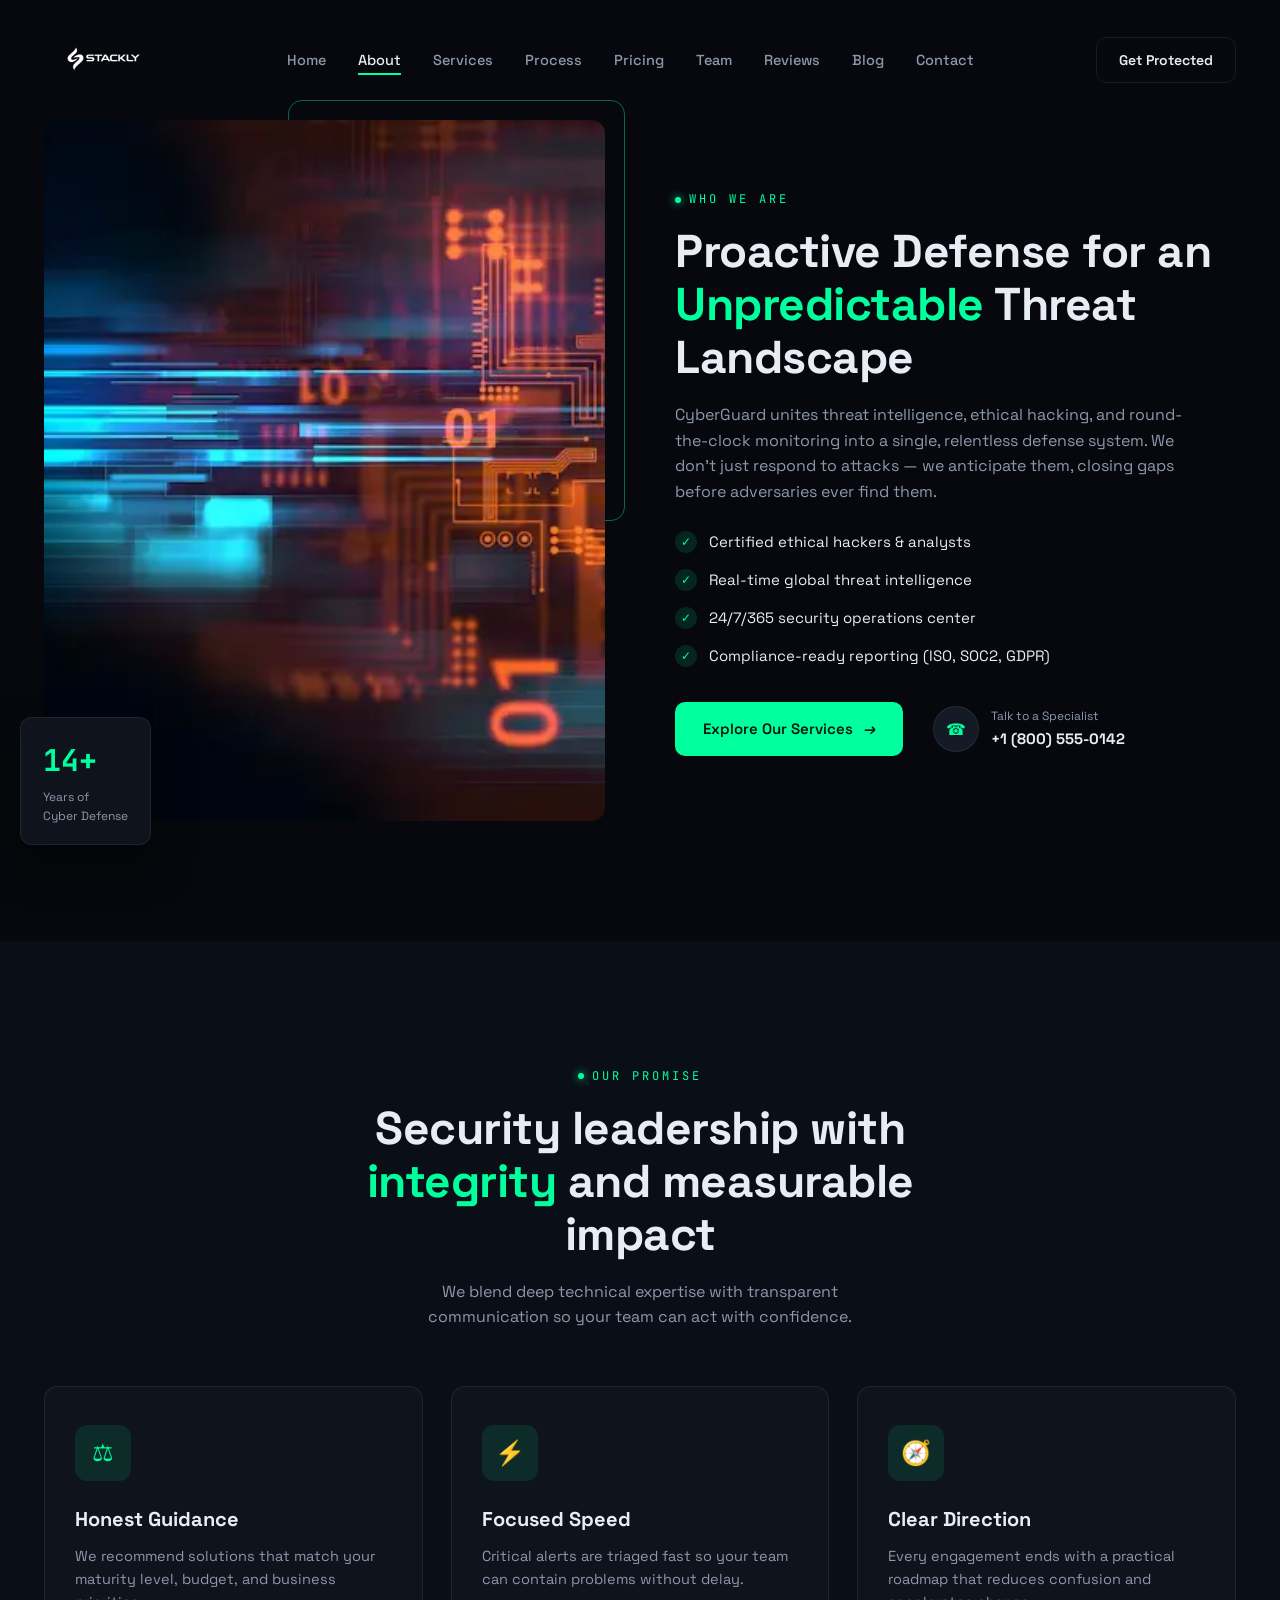
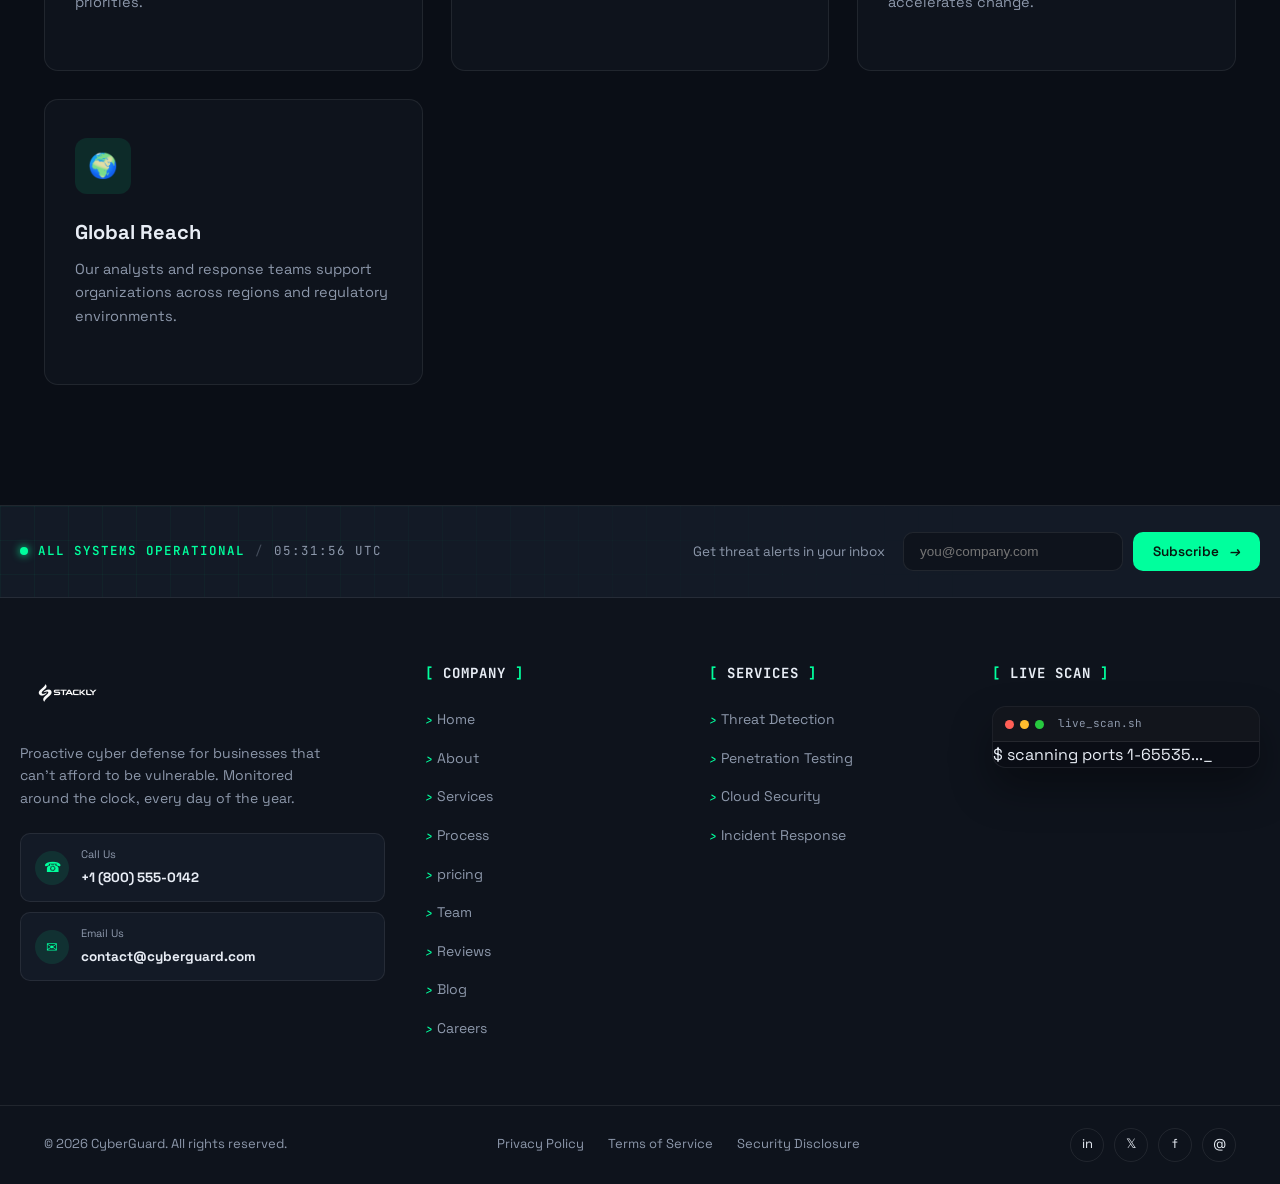
==== commit 3cfb8a0b: "bugs" ====
--- a/about.html
+++ b/about.html
@@ -161,8 +161,15 @@
     <div class="footer-col">
       <h4><span class="col-bracket">[</span> Company <span class="col-bracket">]</span></h4>
       <ul>
-        <li><a href="about.html"><i class="link-arrow">›</i> About Us</a></li>
-        <li><a href="team.html"><i class="link-arrow">›</i> Our Team</a></li>
+         <li><a href="index.html"><i class="link-arrow">›</i>Home</a></li>
+         <li><a href="about.html"><i class="link-arrow">›</i>About</a></li>
+         <li><a href="services.html"><i class="link-arrow">›</i>Services</a></li>
+         <li><a href="process.html"><i class="link-arrow">›</i>Process</a></li>
+         <li><a href="pricing.html"><i class="link-arrow">›</i>  pricing</a></li>
+
+         <li><a href="team.html"><i class="link-arrow">›</i>Team</a></li>
+         <li><a href="reviews.html"><i class="link-arrow">›</i>Reviews</a></li>
+
         <li><a href="blog.html"><i class="link-arrow">›</i> Blog</a></li>
         <li><a href="careers.html"><i class="link-arrow">›</i> Careers</a></li>
       </ul>
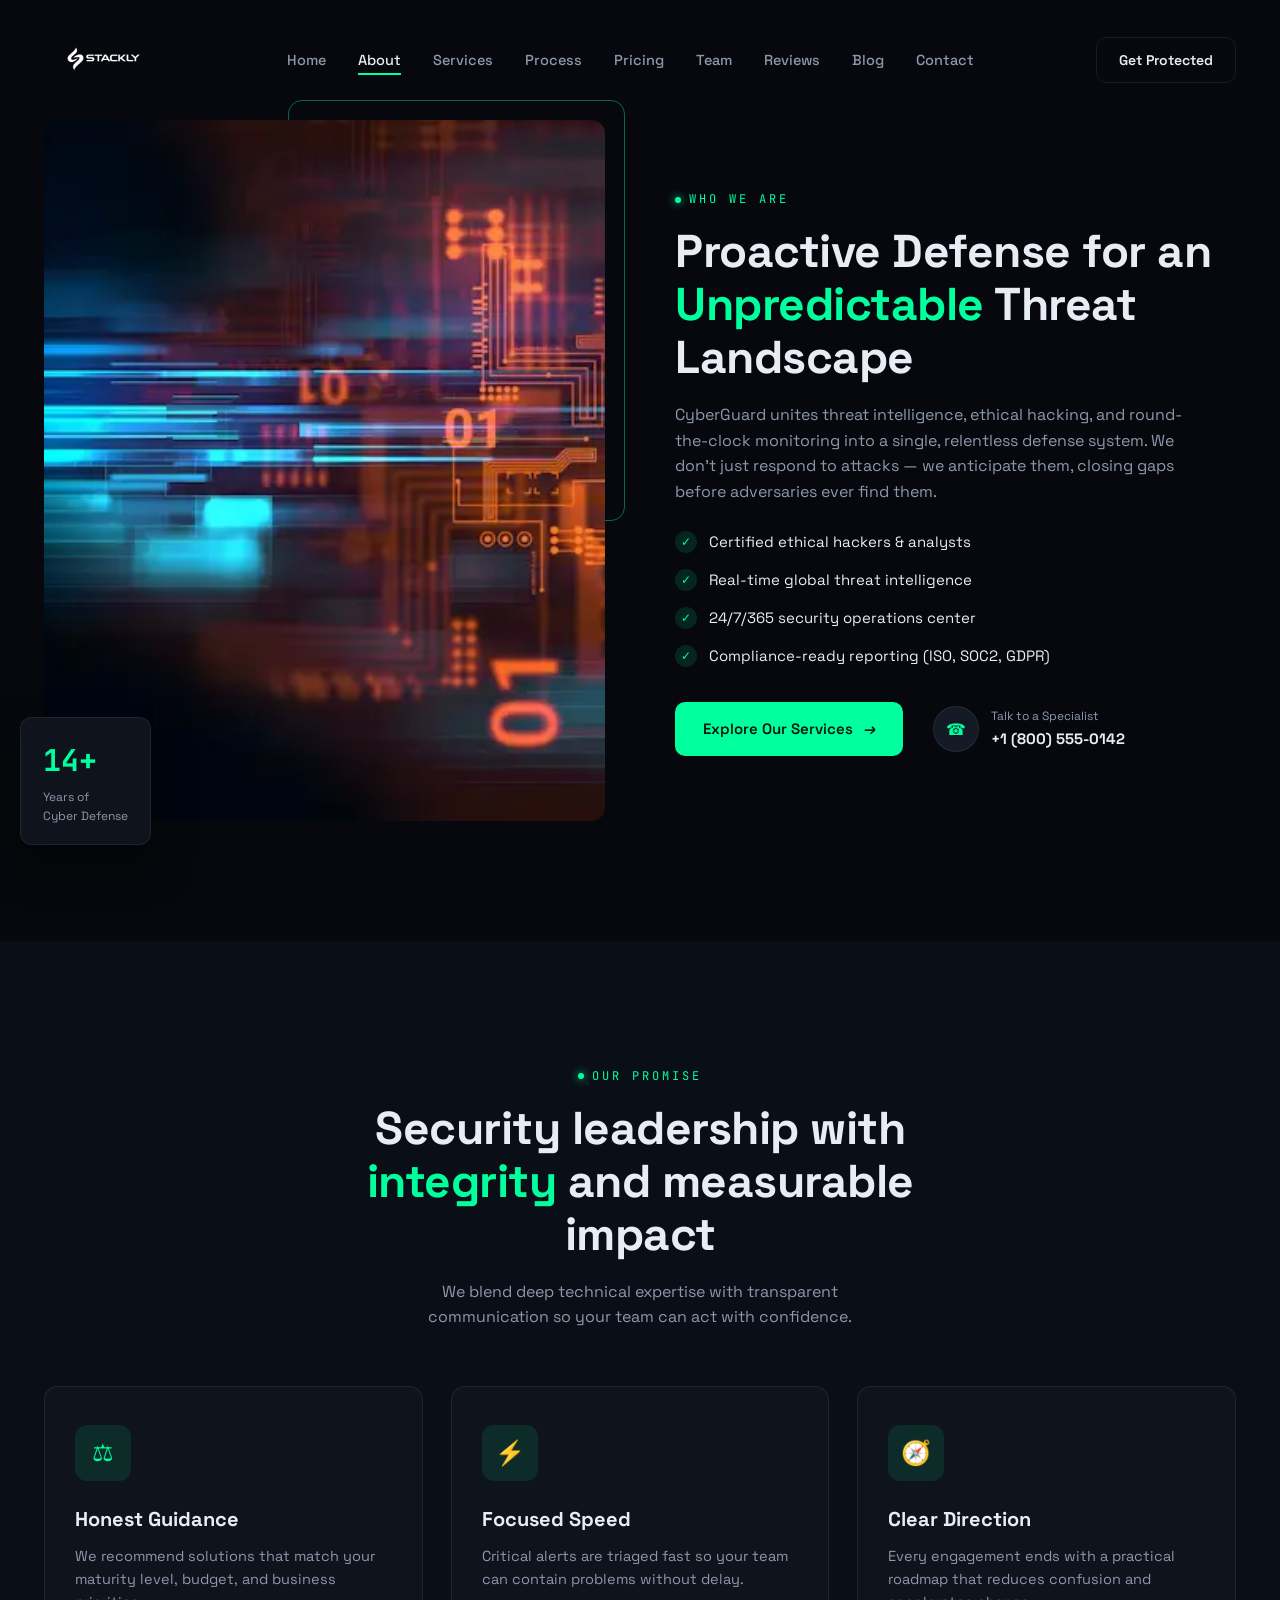
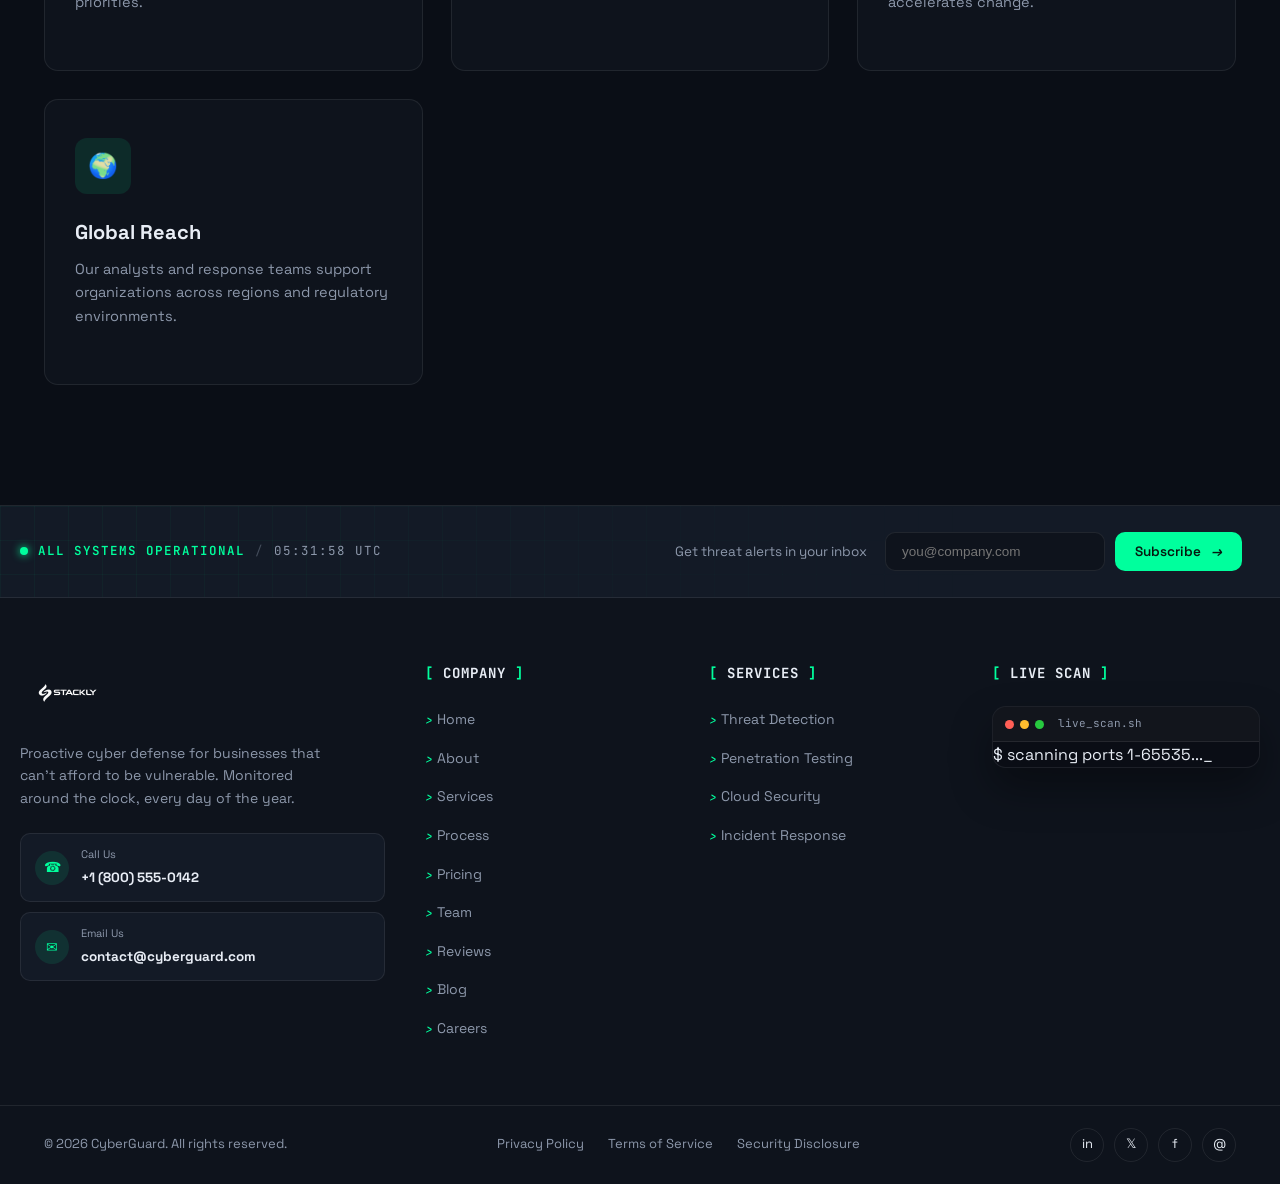
==== commit d7b01114: "bugs" ====
--- a/about.html
+++ b/about.html
@@ -165,7 +165,7 @@
          <li><a href="about.html"><i class="link-arrow">›</i>About</a></li>
          <li><a href="services.html"><i class="link-arrow">›</i>Services</a></li>
          <li><a href="process.html"><i class="link-arrow">›</i>Process</a></li>
-         <li><a href="pricing.html"><i class="link-arrow">›</i>  pricing</a></li>
+         <li><a href="pricing.html"><i class="link-arrow">›</i>  Pricing</a></li>
 
          <li><a href="team.html"><i class="link-arrow">›</i>Team</a></li>
          <li><a href="reviews.html"><i class="link-arrow">›</i>Reviews</a></li>
--- a/style.css
+++ b/style.css
@@ -161,8 +161,9 @@
 /* Logo image sizing */
 .site-header .logo img{ height:80px; width:auto; display:block; }
 .logo img{ height:64px; width:auto; display:block; }
+.auth-screen .logo img{ height:90px; }
 .footer-logo{ height:56px; }
-.auth-mobile-logo-img{ height:44px; }
+.auth-mobile-logo-img{ height:60px; }
 
 /* Trusted logos */
 .trusted-logo{ height:40px; width:auto; opacity:0.95; filter:grayscale(0.05); }
@@ -736,8 +737,9 @@
 .auth-status{ display:flex; align-items:center; gap:8px; color:var(--text-dim); font-size:14px; }
 .auth-divider{ display:flex; align-items:center; gap:12px; margin:22px 0 16px; color:var(--text-dim); font-size:12px; letter-spacing:1.4px; text-transform:uppercase; }
 .auth-divider::before, .auth-divider::after{ content:''; flex:1; height:1px; background:var(--border); }
-.auth-social{ display:grid; grid-template-columns:1fr 1fr; gap:12px; }
-.social-btn{ display:flex; align-items:center; justify-content:center; gap:8px; padding:12px 14px; border:1px solid var(--border); border-radius:12px; background:rgba(255,255,255,0.03); color:var(--text); }
+.auth-social{ display:grid; grid-template-columns:repeat(2, minmax(0, 1fr)); gap:12px; align-items:stretch; }
+.auth-social a{ display:block; }
+.social-btn{ display:flex; align-items:center; justify-content:center; gap:8px; width:100%; min-height:52px; padding:12px 14px; border:1px solid var(--border); border-radius:12px; background:rgba(255,255,255,0.03); color:var(--text); }
 .auth-footer-text{ margin-top:18px; color:var(--text-dim); text-align:center; font-size:14px; }
 .auth-footer-text a, .auth-legal a{ color:var(--accent); }
 .auth-legal{ margin-top:24px; text-align:center; color:var(--text-dim); font-size:13px; }
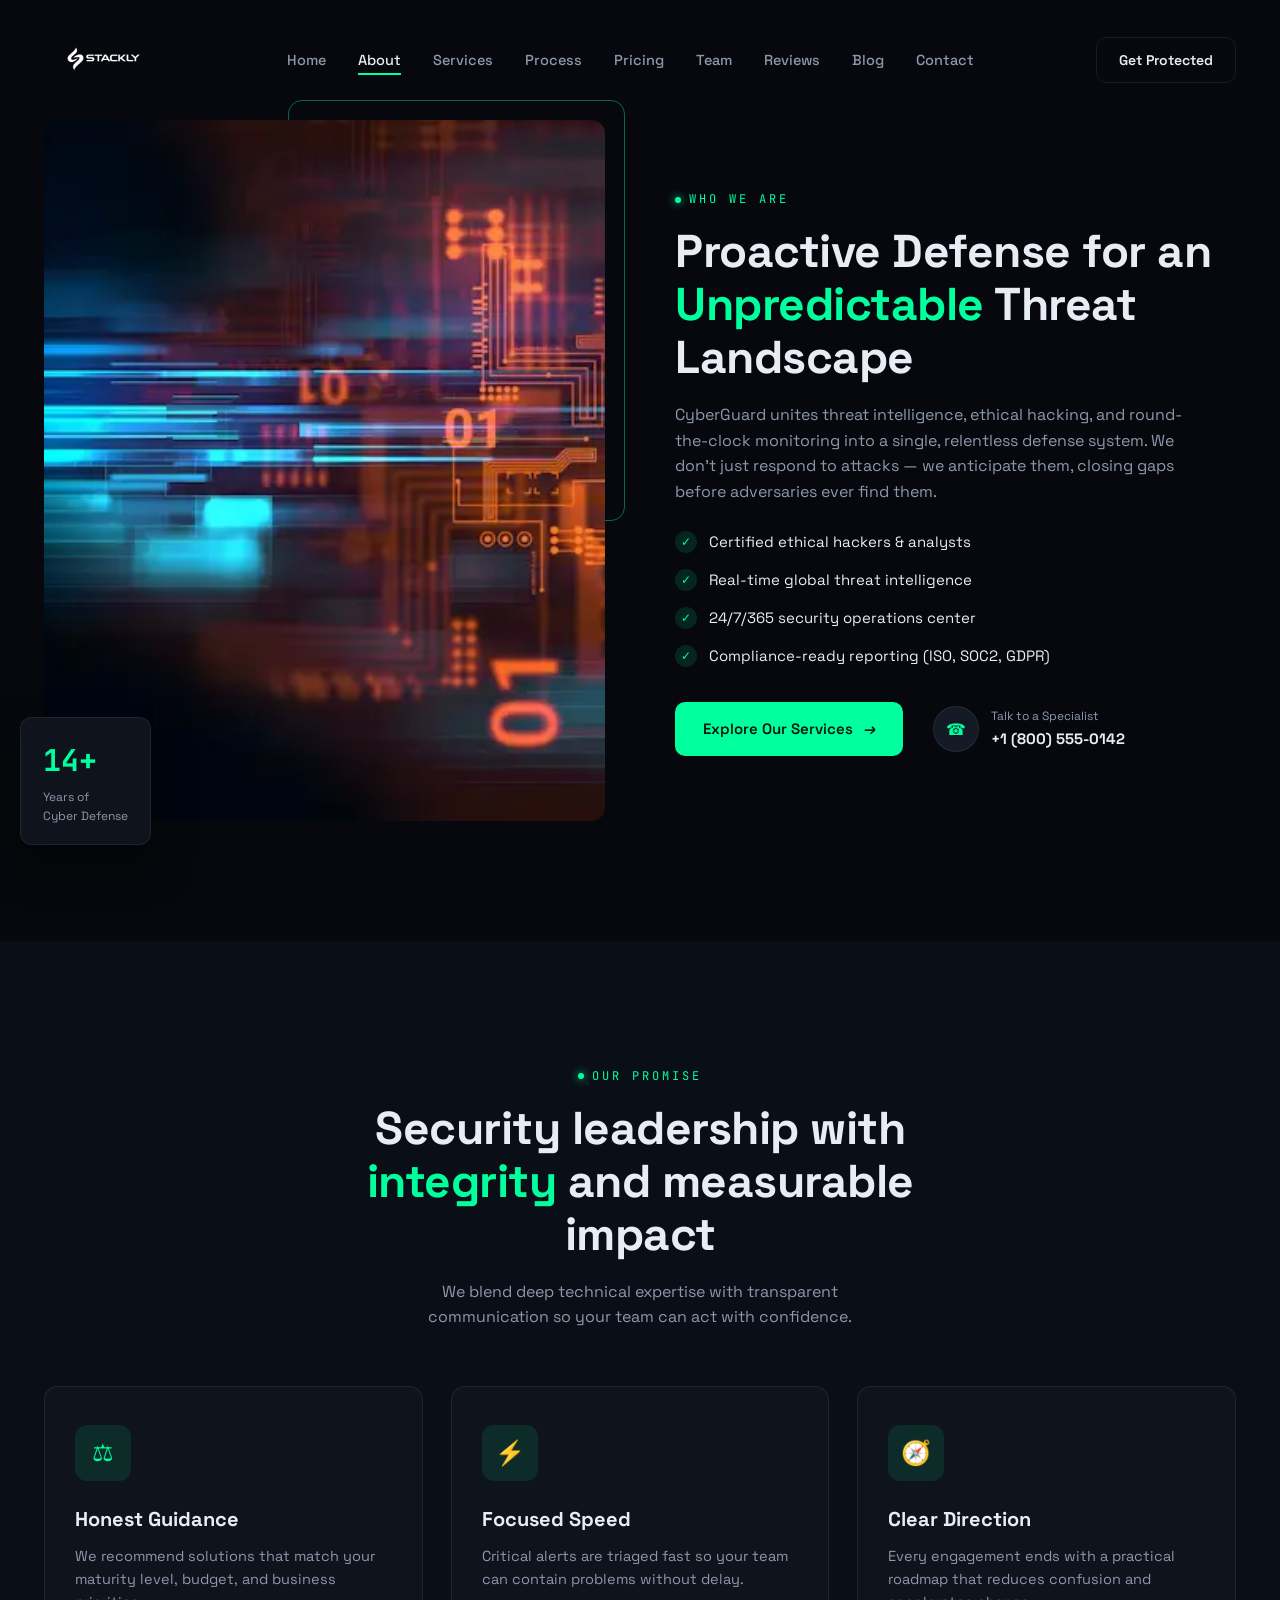
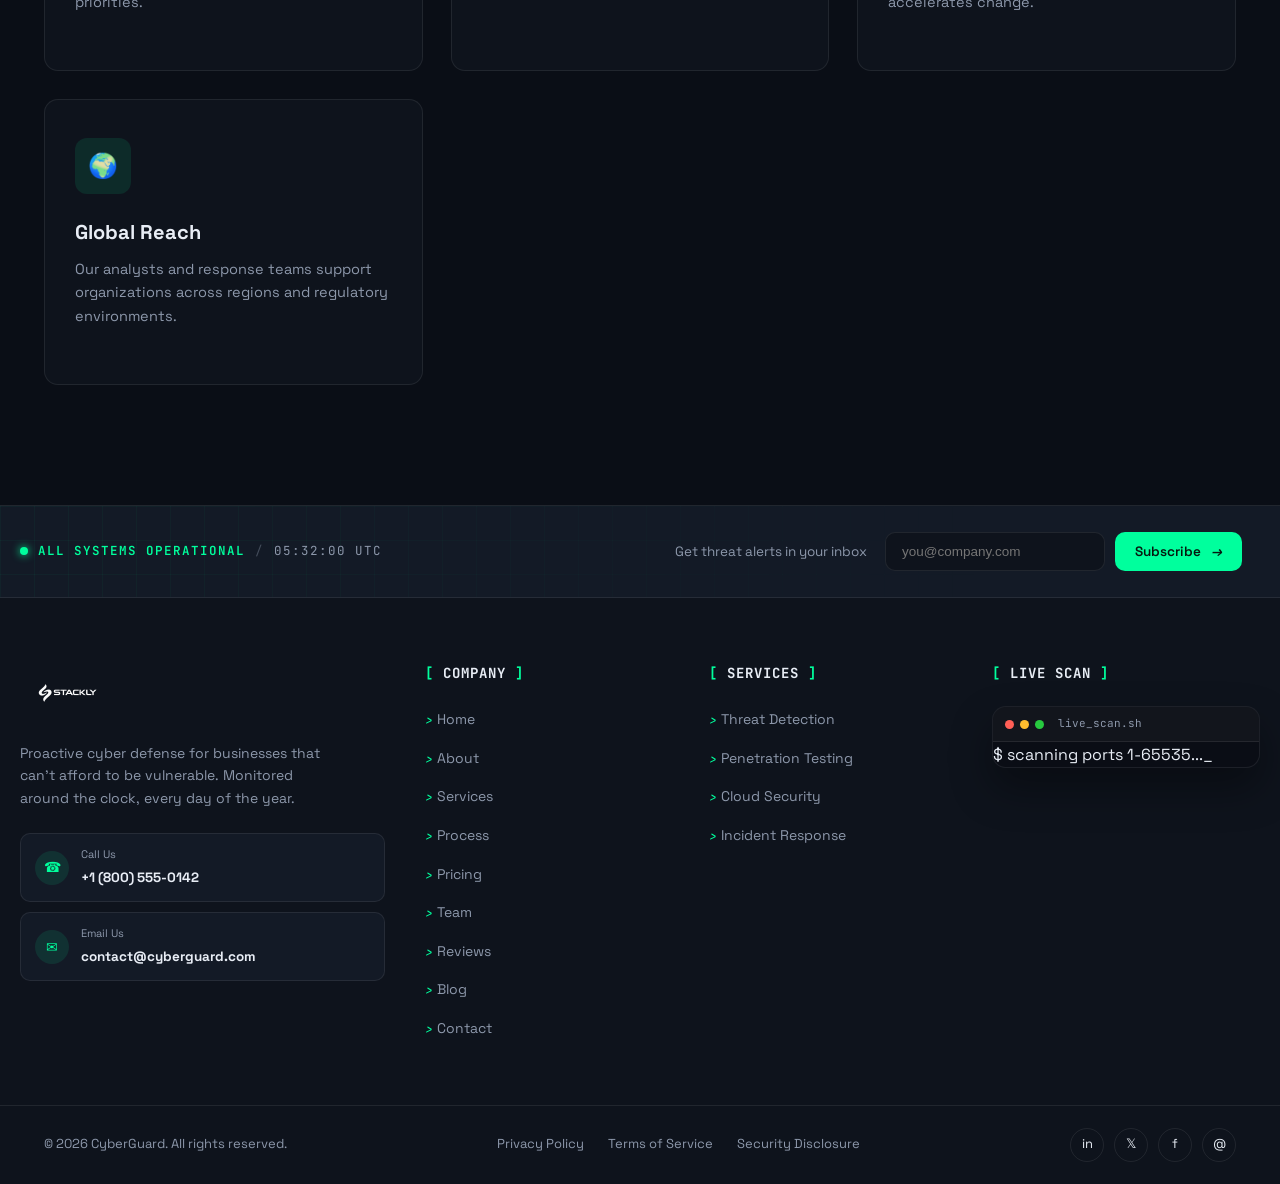
==== commit 1367d5ad: "bugs" ====
--- a/about.html
+++ b/about.html
@@ -28,6 +28,7 @@
         <li><a href="reviews.html" class="nav-link">Reviews</a></li>
         <li><a href="blog.html" class="nav-link">Blog</a></li>
         <li><a href="contact.html" class="nav-link">Contact</a></li>
+        <li class="mobile-nav-cta"><a href="login.html" class="btn btn-outline header-btn">Get Protected</a></li>
       </ul>
     </nav>
 
@@ -171,7 +172,7 @@
          <li><a href="reviews.html"><i class="link-arrow">›</i>Reviews</a></li>
 
         <li><a href="blog.html"><i class="link-arrow">›</i> Blog</a></li>
-        <li><a href="careers.html"><i class="link-arrow">›</i> Careers</a></li>
+        <li><a href="contact.html"><i class="link-arrow">›</i> Contact</a></li>
       </ul>
     </div>
 
--- a/style.css
+++ b/style.css
@@ -177,6 +177,7 @@
 }
 
 .main-nav ul{ display:flex; gap:32px; }
+.main-nav .mobile-nav-cta{ display:none; }
 .nav-link{
   font-size:14.5px; font-weight:500; color:var(--text-dim); position:relative; padding:6px 0;
   transition:color .3s ease;
@@ -819,6 +820,8 @@
   }
   .main-nav.open{ right:0; }
   .main-nav ul{ flex-direction:column; gap:22px; }
+  .main-nav .mobile-nav-cta{ display:block; margin-top:24px; }
+  .main-nav .mobile-nav-cta .btn{ width:100%; display:inline-flex; justify-content:center; }
   .hamburger{ display:flex; }
   .header-btn{ display:none; }
   .hero-cta{ flex-direction:column; align-items:center; width:100%; }
